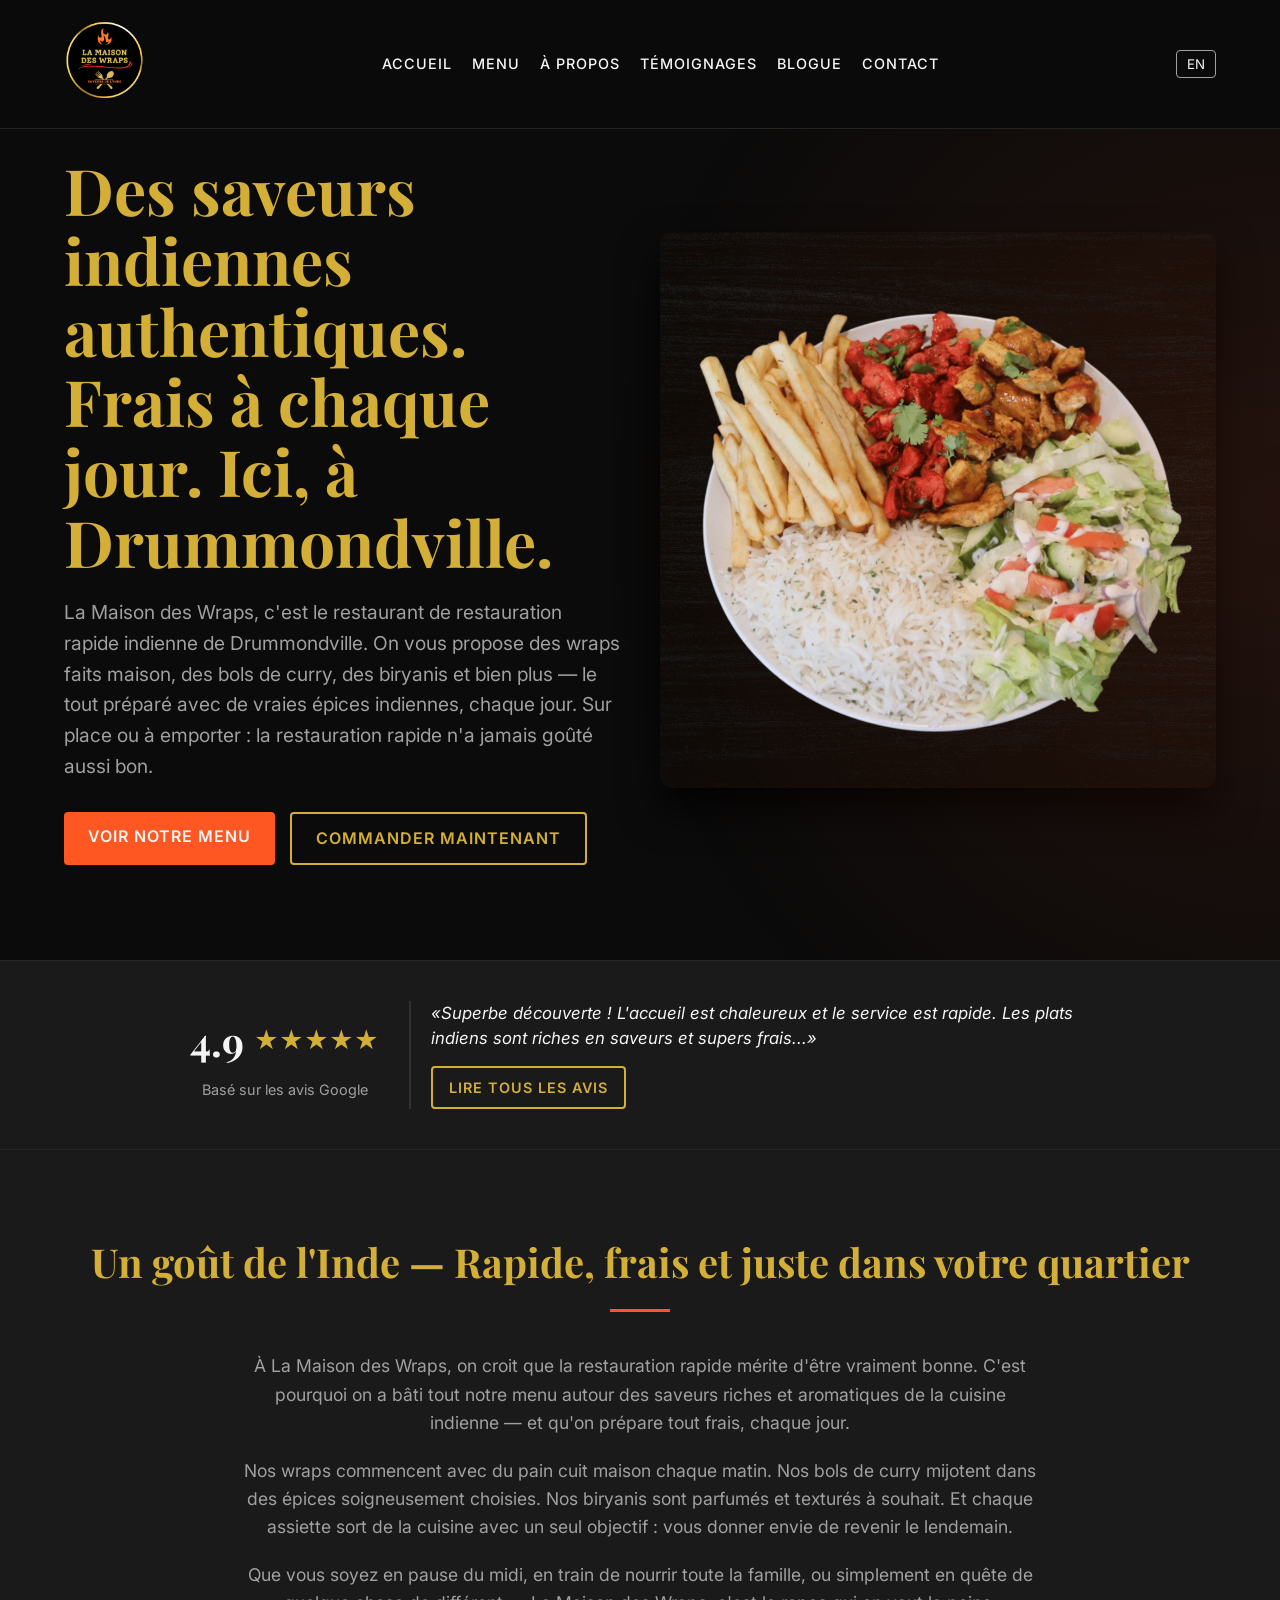
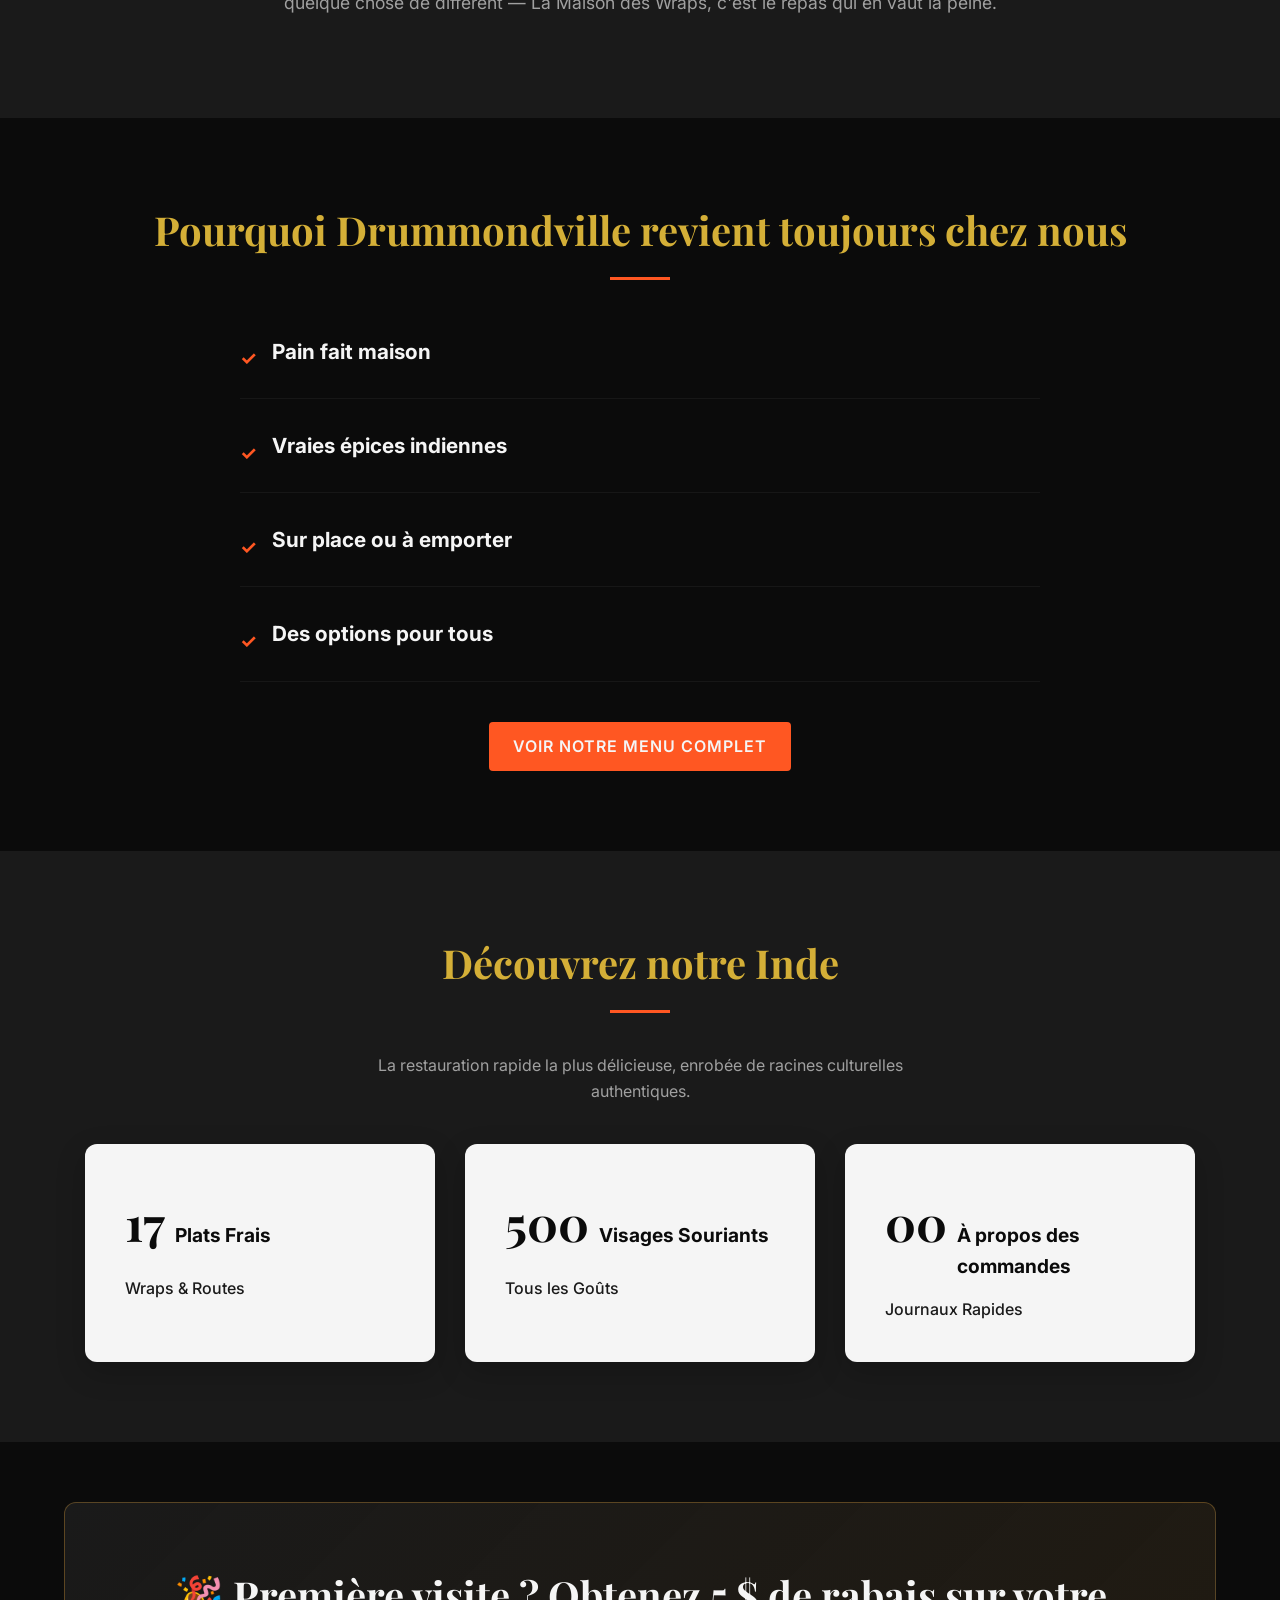
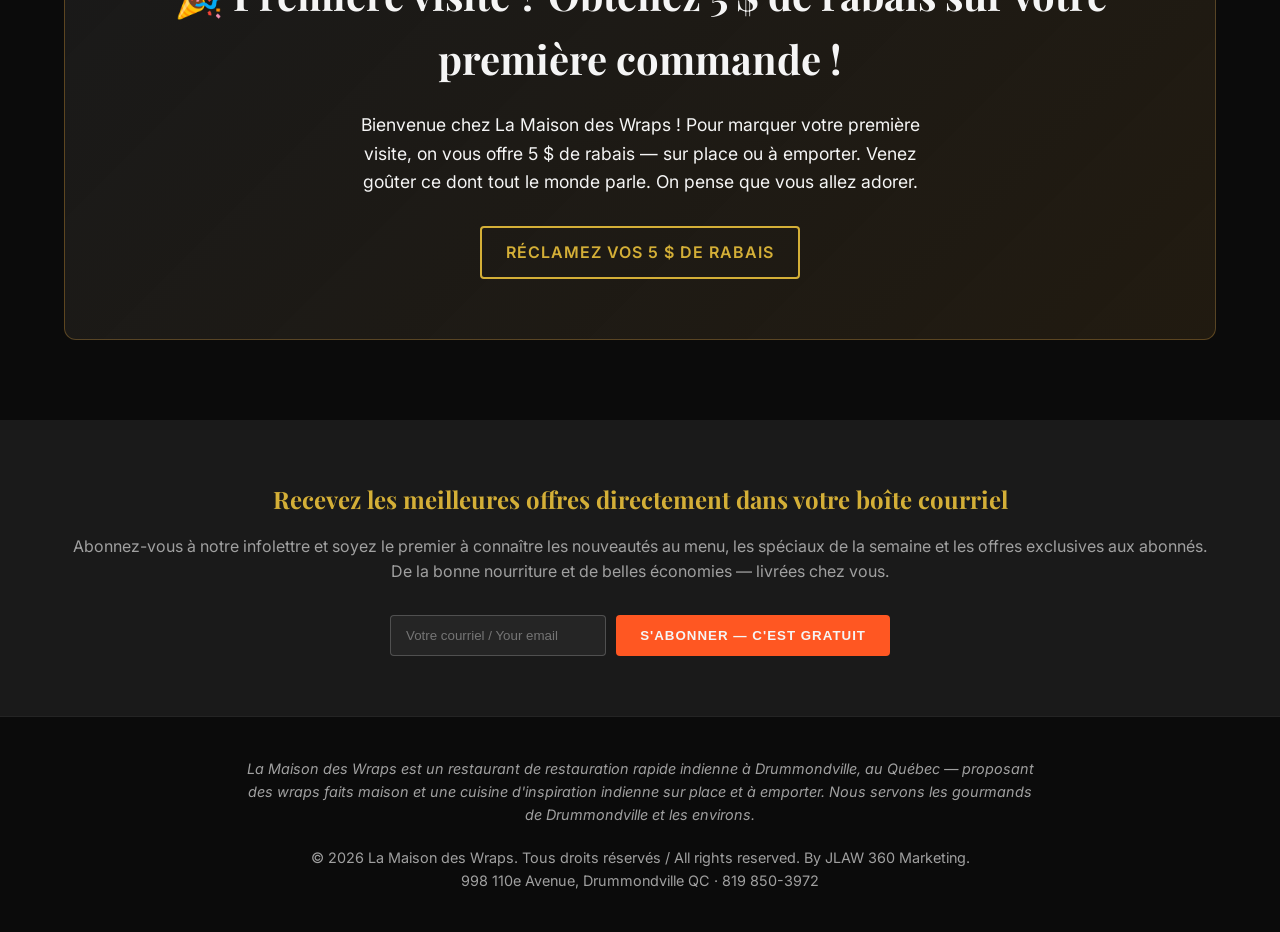
==== index.html @ cd68c883 "Initial commit for La Maison des Wraps" ====
<!DOCTYPE html>
<html lang="fr">

<head>
  <meta charset="UTF-8">
  <meta name="viewport" content="width=device-width, initial-scale=1.0">
  <title data-en="La Maison des Wraps | Indian Fast Food in Drummondville"
    data-fr="La Maison des Wraps | Restauration Rapide Indienne à Drummondville">
    La Maison des Wraps | Drummondville</title>
  <!-- SEO Meta Description -->
  <meta name="description"
    data-fr="Découvrez la restauration rapide indienne authentique à La Maison des Wraps, le meilleur restaurant indien à Drummondville. Wraps faits maison, sur place et à emporter."
    data-en="Explore authentic Indian fast food at La Maison des Wraps, the best Indian restaurant in Drummondville, Quebec. Freshly made wraps, dine-in & takeout."
    content="Découvrez la restauration rapide indienne authentique à La Maison des Wraps, le meilleur restaurant indien à Drummondville. Wraps faits maison, sur place et à emporter.">
  <!-- Local SEO Keywords -->
  <meta name="keywords"
    content="Restaurant Drummondville, Fast Food Drummondville, Indian Food Drummondville, Restauration Rapide Indienne Drummondville, Wraps Drummondville, La Maison des Wraps">
  <link rel="stylesheet" href="css/style.css">

  <!-- Local Business Schema for SEO -->
  <script type="application/ld+json">
  {
    "@context": "https://schema.org",
    "@type": "Restaurant",
    "name": "La Maison des Wraps",
    "image": "https://lamaisondeswraps.com/assets/logo.png",
    "description": "Restaurant de restauration rapide indienne authentique à Drummondville.",
    "address": {
      "@type": "PostalAddress",
      "streetAddress": "998 110e Avenue",
      "addressLocality": "Drummondville",
      "addressRegion": "QC",
      "addressCountry": "CA"
    },
    "telephone": "819 850-3972",
    "servesCuisine": "Indian",
    "priceRange": "$$",
    "menu": "https://lamaisondeswraps.com/menu.html"
  }
  </script>
</head>

<body>

  <!-- NAVBAR -->
  <nav>
    <a href="index.html" class="logo-link"><img src="assets/logo.png" alt="La Maison des Wraps Logo"
        class="logo-img"></a>
    <ul class="nav-links">
      <li><a href="index.html" data-en="Home" data-fr="Accueil">Accueil</a></li>
      <li><a href="menu.html" data-en="Menu" data-fr="Menu">Menu</a></li>
      <li><a href="about.html" data-en="About" data-fr="À propos">À propos</a></li>
      <li><a href="testimonials.html" data-en="Reviews" data-fr="Témoignages">Témoignages</a></li>
      <li><a href="blog.html" data-en="Blog" data-fr="Blogue">Blogue</a></li>
      <li><a href="contact.html" data-en="Contact" data-fr="Contact">Contact</a></li>
    </ul>
    <button class="lang-toggle" id="lang-toggle">EN</button>
  </nav>

  <!-- HERO SECTION -->
  <header class="hero">
    <div class="hero-content">
      <h1 data-en="Real Indian Flavors. Fresh Every Day. Right Here in Drummondville."
        data-fr="Des saveurs indiennes authentiques. Frais à chaque jour. Ici, à Drummondville.">Des saveurs indiennes
        authentiques. Frais à chaque jour. Ici, à Drummondville.</h1>
      <p data-en="La Maison des Wraps is Drummondville's go-to Indian fast food restaurant. We serve freshly made wraps, curry bowls, biryanis, and more — all packed with bold, authentic Indian spices. Dine in or order takeout. Fast food has never tasted this good."
        data-fr="La Maison des Wraps, c'est le restaurant de restauration rapide indienne de Drummondville. On vous propose des wraps faits maison, des bols de curry, des biryanis et bien plus — le tout préparé avec de vraies épices indiennes, chaque jour. Sur place ou à emporter : la restauration rapide n'a jamais goûté aussi bon.">
        La Maison des Wraps, c'est le restaurant de restauration rapide indienne de Drummondville. On vous propose des
        wraps faits maison, des bols de curry, des biryanis et bien plus — le tout préparé avec de vraies épices
        indiennes, chaque jour. Sur place ou à emporter : la restauration rapide n'a jamais goûté aussi bon.</p>
      <div class="hero-btns">
        <a href="menu.html" class="btn" data-en="View Our Menu" data-fr="Voir notre menu">Voir notre menu</a>
        <a href="menu.html" class="btn btn-outline" data-en="Order Now" data-fr="Commander maintenant">Commander
          maintenant</a>
      </div>
    </div>
    <div class="hero-image">
      <img src="assets/hero_plate.jpg" alt="Indian Food Plate">
    </div>
  </header>

  <!-- GOOGLE REVIEWS BANNER -->
  <section class="google-reviews-banner"
    style="background: var(--color-dark-gray); padding: 40px 5%; text-align: center; border-top: 1px solid rgba(255,255,255,0.05); border-bottom: 1px solid rgba(255,255,255,0.05);">
    <div
      style="display: flex; flex-wrap: wrap; justify-content: center; align-items: center; gap: 30px; max-width: 900px; margin: 0 auto;">
      <div style="display: flex; flex-direction: column; align-items: center; gap: 5px;">
        <div style="display: flex; gap: 10px; align-items: center;">
          <h3 style="font-size: 2.5rem; color: var(--color-white); margin: 0;">4.9</h3>
          <div style="color: var(--color-accent-gold); font-size: 1.5rem;">★★★★★</div>
        </div>
        <p style="color: var(--color-gray); margin: 0; font-family: var(--font-body); font-size: 0.9rem;"
          data-en="Based on Google Reviews" data-fr="Basé sur les avis Google">Basé sur les avis Google</p>
      </div>
      <div
        style="flex: 1; min-width: 280px; text-align: left; border-left: 2px solid rgba(255,255,255,0.1); padding-left: 20px;">
        <p style="color: var(--color-white); font-size: 1.05rem; font-style: italic; margin-bottom: 15px; line-height: 1.5;"
          data-en="&ldquo;A wonderful discovery! A warm welcome and fast service. The Indian dishes are rich in flavor and super fresh. The Butter chicken and chicken masala wraps are so good.&rdquo;"
          data-fr="&laquo;Superbe découverte ! L'accueil est chaleureux et le service est rapide. Les plats indiens sont riches en saveurs et supers frais...&raquo;">
          &laquo;Superbe découverte ! L'accueil est chaleureux et le service est rapide. Les plats indiens sont riches
          en saveurs et supers frais...&raquo;</p>
        <a href="https://share.google/MRakCsmJ0inGWuzvB" target="_blank" class="btn btn-outline"
          style="display: inline-flex; align-items: center; gap: 10px; padding: 8px 16px; font-size: 0.9rem;"
          data-en="Read all reviews" data-fr="Lire tous les avis">
          <svg viewBox="0 0 24 24" width="18" height="18" style="fill: currentColor;">
            <path
              d="M22.56 12.25c0-.78-.07-1.53-.2-2.25H12v4.26h5.92c-.26 1.37-1.04 2.53-2.21 3.31v2.77h3.57c2.08-1.92 3.28-4.74 3.28-8.09z"
              fill="#4285F4" />
            <path
              d="M12 23c2.97 0 5.46-.98 7.28-2.66l-3.57-2.77c-.98.66-2.23 1.06-3.71 1.06-2.86 0-5.29-1.93-6.16-4.53H2.18v2.84C3.99 20.53 7.7 23 12 23z"
              fill="#34A853" />
            <path
              d="M5.84 14.09c-.22-.66-.35-1.36-.35-2.09s.13-1.43.35-2.09V7.07H2.18C1.43 8.55 1 10.22 1 12s.43 3.45 1.18 4.93l2.85-2.22.81-.62z"
              fill="#FBBC05" />
            <path
              d="M12 5.38c1.62 0 3.06.56 4.21 1.64l3.15-3.15C17.45 2.09 14.97 1 12 1 7.7 1 3.99 3.47 2.18 7.07l3.66 2.84c.87-2.6 3.3-4.53 6.16-4.53z"
              fill="#EA4335" />
          </svg>
          Lire tous les avis
        </a>
      </div>
    </div>
  </section>

  <!-- ABOUT PREVIEW SECTION -->
  <section class="about">
    <h2 class="section-title" data-en="A Taste of India — Fast, Fresh & Right in Your Neighborhood"
      data-fr="Un goût de l'Inde — Rapide, frais et juste dans votre quartier">Un goût de l'Inde — Rapide, frais et
      juste dans votre quartier</h2>
    <p data-en="At La Maison des Wraps, we believe fast food should actually taste good. That's why we built our entire menu around the bold, aromatic flavors of Indian cuisine — and we make everything fresh, every single day."
      data-fr="À La Maison des Wraps, on croit que la restauration rapide mérite d'être vraiment bonne. C'est pourquoi on a bâti tout notre menu autour des saveurs riches et aromatiques de la cuisine indienne — et qu'on prépare tout frais, chaque jour.">
      À La Maison des Wraps, on croit que la restauration rapide mérite d'être vraiment bonne. C'est pourquoi on a bâti
      tout notre menu autour des saveurs riches et aromatiques de la cuisine indienne — et qu'on prépare tout frais,
      chaque jour.</p>
    <p data-en="Our wraps start with bread baked in-house each morning. Our curry bowls are seasoned with hand-picked Indian spices. Our biryanis are fragrant and full of texture. And every plate is served with one goal: to make you want to come back tomorrow."
      data-fr="Nos wraps commencent avec du pain cuit maison chaque matin. Nos bols de curry mijotent dans des épices soigneusement choisies. Nos biryanis sont parfumés et texturés à souhait. Et chaque assiette sort de la cuisine avec un seul objectif : vous donner envie de revenir le lendemain.">
      Nos wraps commencent avec du pain cuit maison chaque matin. Nos bols de curry mijotent dans des épices
      soigneusement choisies. Nos biryanis sont parfumés et texturés à souhait. Et chaque assiette sort de la cuisine
      avec un seul objectif : vous donner envie de revenir le lendemain.</p>
    <p data-en="Whether you're on a lunch break, feeding the whole family, or just craving something different — La Maison des Wraps delivers a meal worth stopping for."
      data-fr="Que vous soyez en pause du midi, en train de nourrir toute la famille, ou simplement en quête de quelque chose de différent — La Maison des Wraps, c'est le repas qui en vaut la peine.">
      Que vous soyez en pause du midi, en train de nourrir toute la famille, ou simplement en quête de quelque chose de
      différent — La Maison des Wraps, c'est le repas qui en vaut la peine.</p>
  </section>

  <!-- BENEFITS SECTION -->
  <section class="benefits">
    <h2 class="section-title" data-en="Why Drummondville Keeps Coming Back"
      data-fr="Pourquoi Drummondville revient toujours chez nous">Pourquoi Drummondville revient toujours chez nous</h2>
    <div class="benefits-grid">
      <div class="benefit-card">
        <h3 data-en="Bread Made Fresh In-House" data-fr="Pain fait maison">Pain fait maison <span
            style="font-size: 1rem; color: var(--color-gray); font-family: var(--font-body); font-weight: normal; margin-left: 10px;"
            data-en="— Baked warm every morning." data-fr="— Cuit chaud chaque matin.">— Cuit chaud chaque matin.</span>
        </h3>
      </div>
      <div class="benefit-card">
        <h3 data-en="Authentic Indian Spices" data-fr="Vraies épices indiennes">Vraies épices indiennes <span
            style="font-size: 1rem; color: var(--color-gray); font-family: var(--font-body); font-weight: normal; margin-left: 10px;"
            data-en="— Hand-picked traditional blends." data-fr="— Mélanges traditionnels sélectionnés.">— Mélanges
            traditionnels sélectionnés.</span></h3>
      </div>
      <div class="benefit-card">
        <h3 data-en="Dine In or Take Out" data-fr="Sur place ou à emporter">Sur place ou à emporter <span
            style="font-size: 1rem; color: var(--color-gray); font-family: var(--font-body); font-weight: normal; margin-left: 10px;"
            data-en="— You choose your experience." data-fr="— Vous choisissez votre expérience.">— Vous choisissez
            votre expérience.</span></h3>
      </div>
      <div class="benefit-card">
        <h3 data-en="Options For Everyone" data-fr="Des options pour tous">Des options pour tous <span
            style="font-size: 1rem; color: var(--color-gray); font-family: var(--font-body); font-weight: normal; margin-left: 10px;"
            data-en="— Meat, veggie, mild, or spicy." data-fr="— Viande, végé, doux ou épicé.">— Viande, végé, doux ou
            épicé.</span></h3>
      </div>
    </div>
    <div style="text-align: center; margin-top: 20px;">
      <a href="menu.html" class="btn" data-en="Explore Our Full Menu" data-fr="Voir notre menu complet">Voir notre menu
        complet</a>
    </div>
  </section>

  <!-- STATS SECTION (From Design Reference) -->
  <section class="stats-section">
    <h2 class="section-title" data-en="Out at our your India" data-fr="Découvrez notre Inde">Découvrez notre Inde</h2>
    <p style="color: var(--color-gray); max-width: 600px; margin: 0 auto; margin-bottom: 20px;"
      data-en="The most delicious fast food wrapped in authentic cultural roots."
      data-fr="La restauration rapide la plus délicieuse, enrobée de racines culturelles authentiques.">La restauration
      rapide la plus délicieuse, enrobée de racines culturelles authentiques.</p>

    <div class="stats-grid">
      <div class="stat-card">
        <h3>17 <span data-en="Fresh Dishes" data-fr="Plats Frais">Plats Frais</span></h3>
        <p data-en="Wraps & Routes" data-fr="Wraps & Routes">Wraps & Routes</p>
      </div>
      <div class="stat-card">
        <h3>500 <span data-en="Happy Faces" data-fr="Visages Souriants">Visages Souriants</span></h3>
        <p data-en="All Tastes" data-fr="Tous les Goûts">Tous les Goûts</p>
      </div>
      <div class="stat-card">
        <h3>00 <span data-en="About Orderants" data-fr="À propos des commandes">À propos des commandes</span></h3>
        <p data-en="Fast Logs" data-fr="Journaux Rapides">Journaux Rapides</p>
      </div>
    </div>
  </section>

  <!-- PROMO SECTION -->
  <section class="promo">
    <h2 data-en="🎉 New Here? Get $5 Off Your First Order!"
      data-fr="🎉 Première visite ? Obtenez 5 $ de rabais sur votre première commande !">🎉 Première visite ? Obtenez 5
      $ de rabais sur votre première commande !</h2>
    <p data-en="Welcome to La Maison des Wraps! To celebrate your first visit, we're giving you $5 off your first order — whether you dine in or order takeout. Come taste what makes us different. We think you'll love it."
      data-fr="Bienvenue chez La Maison des Wraps ! Pour marquer votre première visite, on vous offre 5 $ de rabais — sur place ou à emporter. Venez goûter ce dont tout le monde parle. On pense que vous allez adorer.">
      Bienvenue chez La Maison des Wraps ! Pour marquer votre première visite, on vous offre 5 $ de rabais — sur place
      ou à emporter. Venez goûter ce dont tout le monde parle. On pense que vous allez adorer.</p>
    <a href="menu.html" class="btn btn-outline" data-en="Claim Your $5 Off"
      data-fr="Réclamez vos 5 $ de rabais">Réclamez vos 5 $ de rabais</a>
  </section>

  <!-- NEWSLETTER SECTION -->
  <section class="newsletter">
    <h2 data-en="Get the Best Deals Delivered to Your Inbox"
      data-fr="Recevez les meilleures offres directement dans votre boîte courriel">Recevez les meilleures offres
      directement dans votre boîte courriel</h2>
    <p data-en="Subscribe to our newsletter and be the first to know about new menu items, weekly specials, and exclusive offers. Good food and great savings — delivered to you."
      data-fr="Abonnez-vous à notre infolettre et soyez le premier à connaître les nouveautés au menu, les spéciaux de la semaine et les offres exclusives aux abonnés. De la bonne nourriture et de belles économies — livrées chez vous.">
      Abonnez-vous à notre infolettre et soyez le premier à connaître les nouveautés au menu, les spéciaux de la semaine
      et les offres exclusives aux abonnés. De la bonne nourriture et de belles économies — livrées chez vous.</p>
    <form class="newsletter-form" onsubmit="event.preventDefault(); alert('Subscribed!');">
      <input type="email" placeholder="Votre courriel / Your email" required>
      <button type="submit" class="btn" data-en="Subscribe — It's Free" data-fr="S'abonner — c'est gratuit">S'abonner —
        c'est gratuit</button>
    </form>
  </section>

  <!-- FOOTER -->
  <footer>
    <p class="service-area"
      data-en="La Maison des Wraps is an Indian fast food restaurant in Drummondville, Quebec, serving freshly made wraps and Indian-inspired fast food for dine-in and takeout. We proudly serve food lovers across Drummondville and surrounding areas."
      data-fr="La Maison des Wraps est un restaurant de restauration rapide indienne à Drummondville, au Québec — proposant des wraps faits maison et une cuisine d'inspiration indienne sur place et à emporter. Nous servons les gourmands de Drummondville et les environs.">
      La Maison des Wraps est un restaurant de restauration rapide indienne à Drummondville, au Québec — proposant des
      wraps faits maison et une cuisine d'inspiration indienne sur place et à emporter. Nous servons les gourmands de
      Drummondville et les environs.</p>
    <p>&copy; 2026 La Maison des Wraps. Tous droits réservés / All rights reserved. By JLAW 360 Marketing.<br>998 110e
      Avenue, Drummondville QC
      · 819 850-3972</p>
  </footer>

  <script src="js/main.js"></script>
</body>

</html>
---- css/style.css ----
@import url('https://fonts.googleapis.com/css2?family=Inter:wght@400;500;600&family=Playfair+Display:wght@700;800&display=swap');

:root {
  /* Brand Color Palette */
  --color-primary-black: #0B0B0B;
  /* Signature Black */
  --color-accent-orange: #FF5722;
  /* Flame Orange */
  --color-accent-gold: #D4AF37;
  /* Heritage Gold */
  --color-white: #F5F5F5;
  /* Creamy White */
  --color-gray: #A0A0A0;
  /* Gray for contrast */
  --color-dark-gray: #1A1A1A;
  /* Dark gray */

  --font-heading: 'Playfair Display', serif;
  --font-body: 'Inter', sans-serif;

  --transition: all 0.3s ease-in-out;
}

* {
  margin: 0;
  padding: 0;
  box-sizing: border-box;
}

body {
  font-family: var(--font-body);
  background-color: var(--color-primary-black);
  color: var(--color-white);
  line-height: 1.6;
  overflow-x: hidden;
}

h1,
h2,
h3,
h4,
h5,
h6 {
  font-family: var(--font-heading);
  color: var(--color-accent-gold);
}

a {
  text-decoration: none;
  color: inherit;
  transition: var(--transition);
}

.btn {
  display: inline-block;
  padding: 12px 24px;
  background-color: var(--color-accent-orange);
  color: var(--color-white);
  font-weight: 600;
  border-radius: 4px;
  border: none;
  cursor: pointer;
  transition: var(--transition);
  text-transform: uppercase;
  letter-spacing: 1px;
}

.btn:hover {
  background-color: #E64A19;
  transform: translateY(-2px);
  box-shadow: 0 4px 15px rgba(255, 87, 34, 0.4);
}

.btn-outline {
  background-color: transparent;
  border: 2px solid var(--color-accent-gold);
  color: var(--color-accent-gold);
}

.btn-outline:hover {
  background-color: var(--color-accent-gold);
  color: var(--color-primary-black);
  box-shadow: 0 4px 15px rgba(212, 175, 55, 0.4);
}

/* NAVBAR */
nav {
  display: flex;
  justify-content: space-between;
  align-items: center;
  padding: 20px 5%;
  background-color: rgba(11, 11, 11, 0.95);
  position: fixed;
  width: 100%;
  top: 0;
  z-index: 1000;
  border-bottom: 1px solid rgba(255, 255, 255, 0.1);
  backdrop-filter: blur(10px);
}

.logo-img {
  max-height: 80px;
  /* Adjusted to fit nicely in navbar */
  width: auto;
  transition: transform 0.3s ease;
}

.logo-img:hover {
  transform: scale(1.05);
}

.nav-links {
  display: flex;
  gap: 20px;
  list-style: none;
}

.nav-links a {
  font-weight: 500;
  text-transform: uppercase;
  letter-spacing: 1px;
  font-size: 0.9rem;
}

.nav-links a:hover {
  color: var(--color-accent-orange);
}

.lang-toggle {
  background: transparent;
  color: var(--color-white);
  border: 1px solid var(--color-gray);
  padding: 5px 10px;
  border-radius: 4px;
  cursor: pointer;
  transition: var(--transition);
  font-family: var(--font-body);
}

.lang-toggle:hover {
  border-color: var(--color-accent-gold);
  color: var(--color-accent-gold);
}

/* HERO SECTION */
.hero {
  height: 100vh;
  display: flex;
  align-items: center;
  padding: 0 5%;
  margin-top: 60px;
  /* Offset for nav */
  position: relative;
}

.hero-content {
  flex: 1;
  max-width: 600px;
  z-index: 2;
  padding-right: 40px;
}

.hero-content h1 {
  font-size: 4rem;
  line-height: 1.1;
  margin-bottom: 20px;
  animation: fadeInUp 1s ease forwards;
}

.hero-content p {
  font-size: 1.2rem;
  color: var(--color-gray);
  margin-bottom: 30px;
  animation: fadeInUp 1.2s ease forwards;
}

.hero-btns {
  display: flex;
  gap: 15px;
  animation: fadeInUp 1.4s ease forwards;
}

.hero-image {
  flex: 1;
  position: relative;
  height: 100%;
  display: flex;
  justify-content: center;
  align-items: center;
}

.hero-image img {
  width: 100%;
  max-width: 600px;
  border-radius: 12px;
  box-shadow: 0 20px 40px rgba(0, 0, 0, 0.8);
  object-fit: cover;
  animation: scaleIn 1.5s ease forwards;
}

.hero::after {
  content: '';
  position: absolute;
  top: 0;
  left: 0;
  right: 0;
  bottom: 0;
  background: radial-gradient(circle at right, rgba(255, 87, 34, 0.1) 0%, transparent 50%);
  z-index: 0;
  pointer-events: none;
}

/* SECTIONS BASE */
section {
  padding: 80px 5%;
}

.section-title {
  text-align: center;
  font-size: 2.5rem;
  margin-bottom: 40px;
}

.section-title::after {
  content: '';
  display: block;
  width: 60px;
  height: 3px;
  background-color: var(--color-accent-orange);
  margin: 15px auto 0;
}

/* ABOUT SECTION */
.about {
  background-color: var(--color-dark-gray);
  text-align: center;
}

.about p {
  max-width: 800px;
  margin: 0 auto 20px;
  font-size: 1.1rem;
  color: var(--color-gray);
}

/* BENEFITS SECTION */
.benefits-grid {
  display: flex;
  flex-direction: column;
  gap: 15px;
  max-width: 800px;
  margin: 0 auto 40px;
}

.benefit-card {
  background-color: transparent;
  padding: 15px 0;
  border-top: none;
  border-bottom: 1px solid rgba(255, 255, 255, 0.05);
  transition: var(--transition);
  display: flex;
  align-items: center;
  gap: 15px;
}

.benefit-card::before {
  content: '✓';
  color: var(--color-accent-orange);
  font-size: 1.2rem;
  font-weight: bold;
}

.benefit-card:hover {
  transform: translateX(10px);
  box-shadow: none;
}

.benefit-card h3 {
  font-size: 1.3rem;
  margin-bottom: 15px;
  color: var(--color-white);
  font-family: var(--font-body);
}

.benefit-card p {
  color: var(--color-gray);
  font-size: 0.95rem;
}

/* STATS CARDS */
.stats-section {
  padding: 80px 5%;
  background-color: var(--color-dark-gray);
  text-align: center;
}

.stats-grid {
  display: flex;
  justify-content: center;
  gap: 30px;
  flex-wrap: wrap;
  margin-top: 40px;
}

.stat-card {
  background-color: var(--color-white);
  color: var(--color-primary-black);
  padding: 40px;
  border-radius: 12px;
  text-align: left;
  flex: 1;
  min-width: 250px;
  max-width: 350px;
  box-shadow: 0 10px 30px rgba(0, 0, 0, 0.2);
}

.stat-card h3 {
  font-size: 3rem;
  color: var(--color-primary-black);
  margin-bottom: 5px;
  display: flex;
  align-items: baseline;
  gap: 10px;
}

.stat-card h3 span {
  font-size: 1.2rem;
  font-family: var(--font-body);
}

.stat-card p {
  color: var(--color-dark-gray);
  font-weight: 500;
  margin-top: 15px;
}

.promo {
  text-align: center;
  background: linear-gradient(135deg, var(--color-dark-gray) 0%, rgba(232, 168, 68, 0.1) 100%);
  border: 1px solid rgba(232, 168, 68, 0.3);
  border-radius: 12px;
  padding: 60px 5%;
  margin: 60px 5%;
}

.promo h2 {
  font-size: 2.5rem;
  color: var(--color-white);
  margin-bottom: 20px;
}

.promo p {
  max-width: 600px;
  margin: 0 auto 30px;
  font-size: 1.1rem;
}

/* NEWSLETTER */
.newsletter {
  text-align: center;
  background-color: var(--color-dark-gray);
  padding: 60px 5%;
  margin-top: 80px;
}

.newsletter h2 {
  margin-bottom: 15px;
}

.newsletter p {
  margin-bottom: 30px;
  color: var(--color-gray);
}

.newsletter-form {
  display: flex;
  justify-content: center;
  gap: 10px;
  max-width: 500px;
  margin: 0 auto;
}

.newsletter-form input {
  flex: 1;
  padding: 12px 15px;
  border: 1px solid rgba(255, 255, 255, 0.2);
  background-color: rgba(255, 255, 255, 0.05);
  color: var(--color-white);
  border-radius: 4px;
}

/* FOOTER */
footer {
  text-align: center;
  padding: 40px 5%;
  border-top: 1px solid rgba(255, 255, 255, 0.1);
  color: var(--color-gray);
  font-size: 0.9rem;
}

.service-area {
  margin-bottom: 20px;
  font-style: italic;
  max-width: 800px;
  margin: 0 auto 20px;
}

/* ANIMATIONS */
@keyframes fadeInUp {
  from {
    opacity: 0;
    transform: translateY(30px);
  }

  to {
    opacity: 1;
    transform: translateY(0);
  }
}

@keyframes scaleIn {
  from {
    opacity: 0;
    transform: scale(0.9);
  }

  to {
    opacity: 1;
    transform: scale(1);
  }
}

/* MOBILE RESPONSIVE */
@media (max-width: 768px) {
  .hero {
    flex-direction: column;
    text-align: center;
    height: auto;
    padding-top: 100px;
  }

  .hero-content h1 {
    font-size: 2.5rem;
  }

  .hero-btns {
    justify-content: center;
  }

  .hero-image {
    margin-top: 40px;
  }

  .nav-links {
    display: none;
    /* In a real app, add a hamburger menu */
  }
}
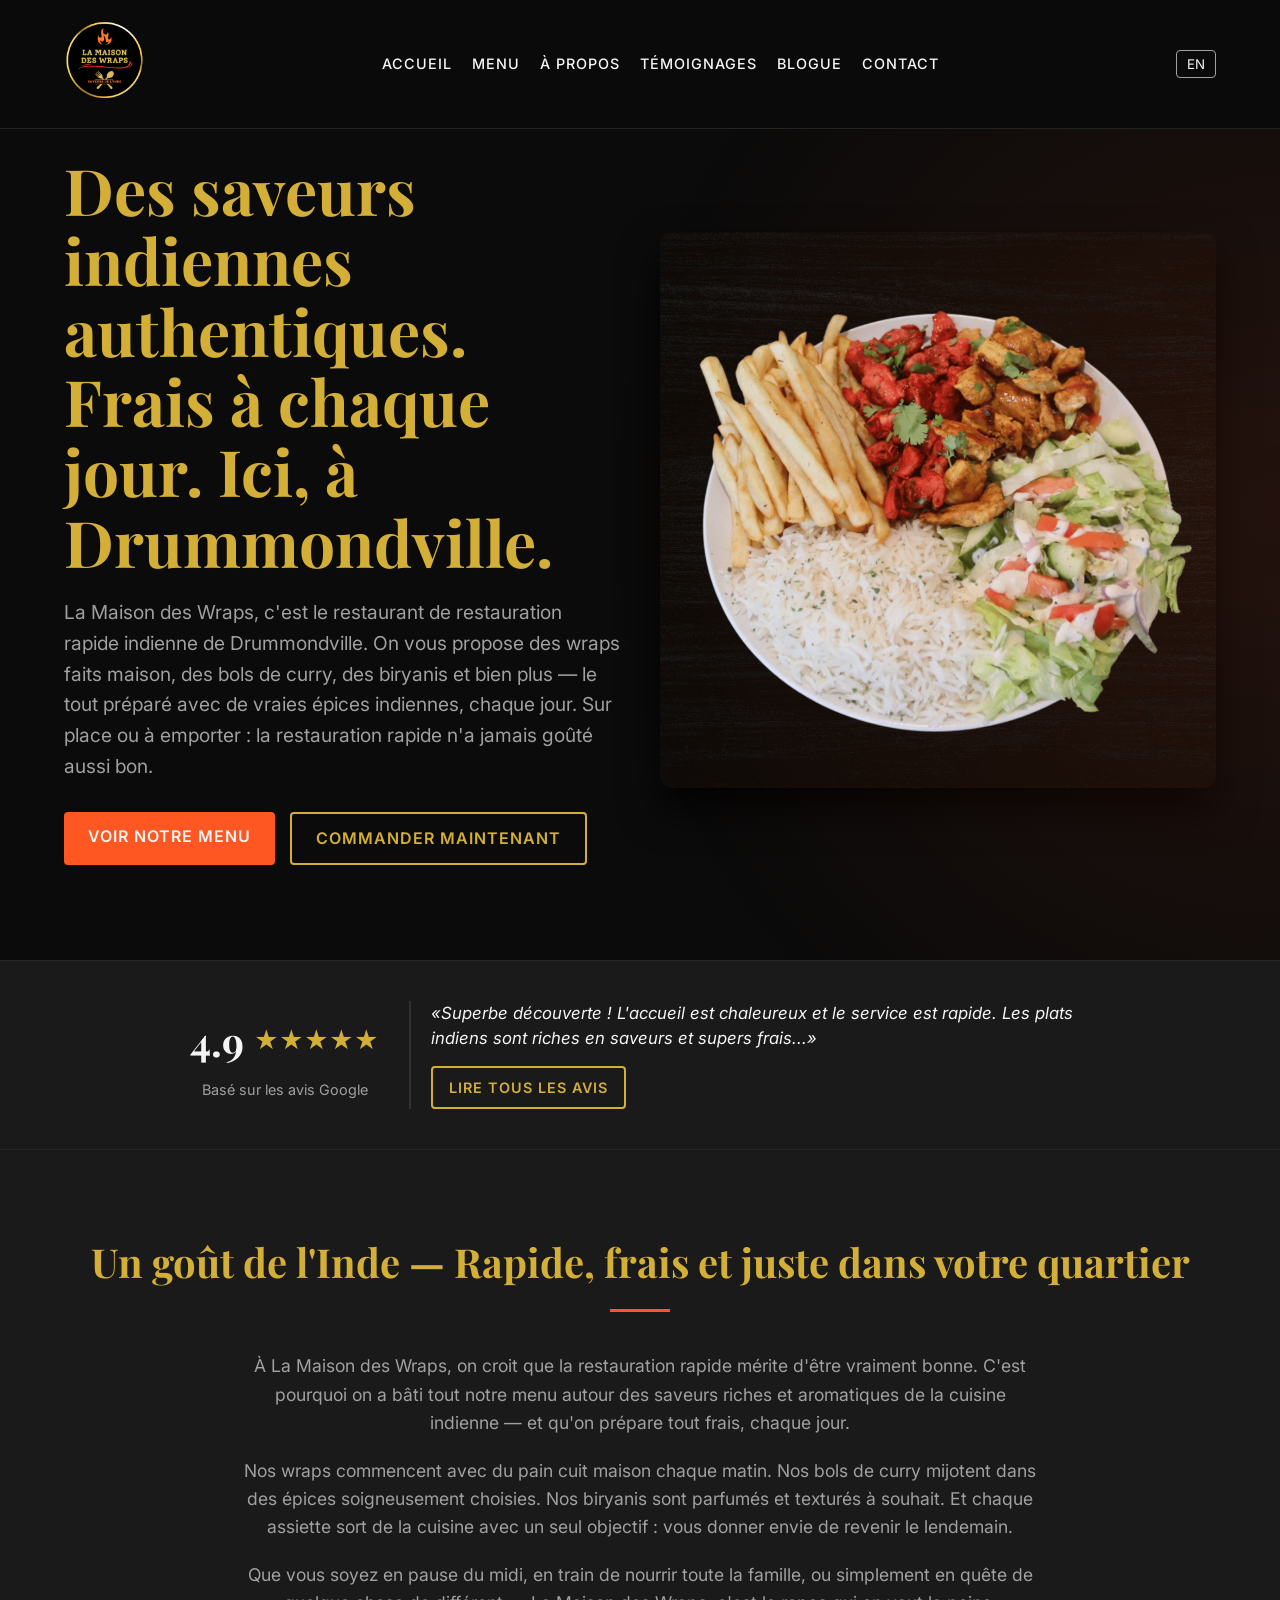
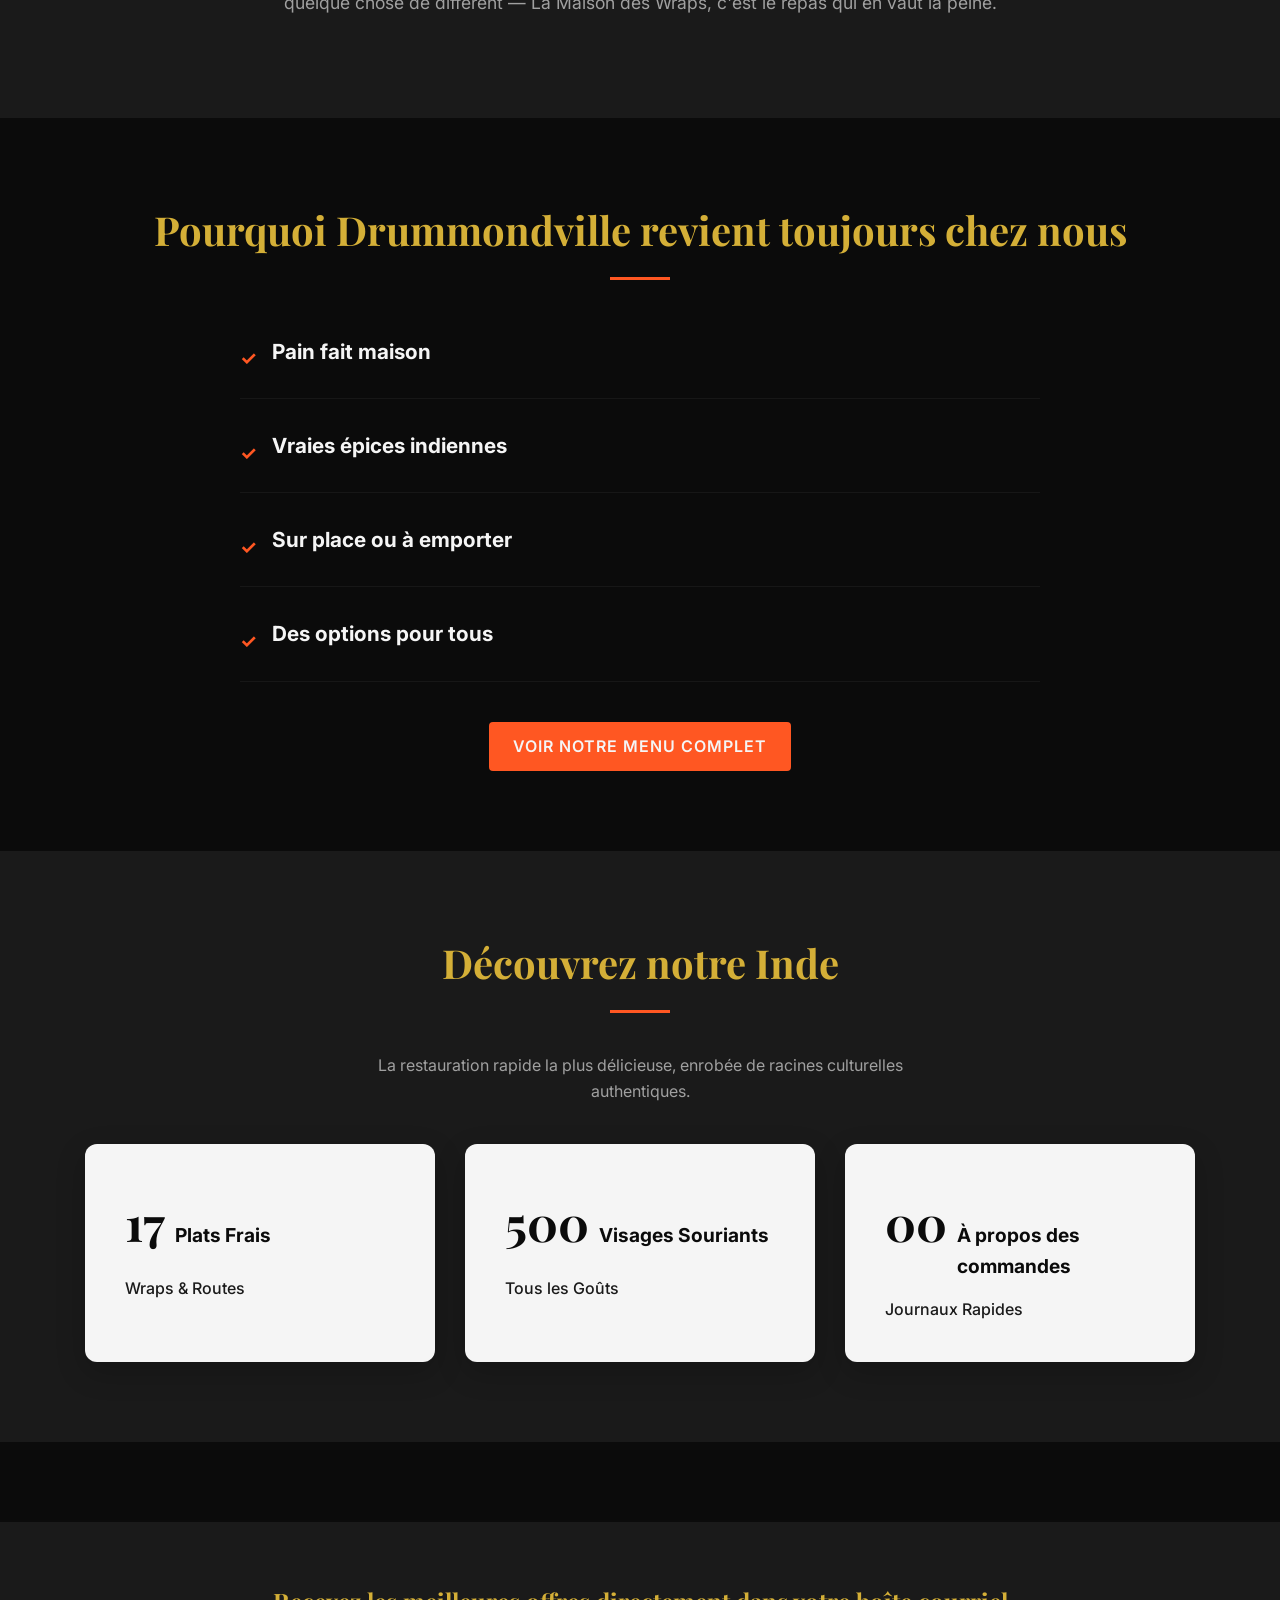
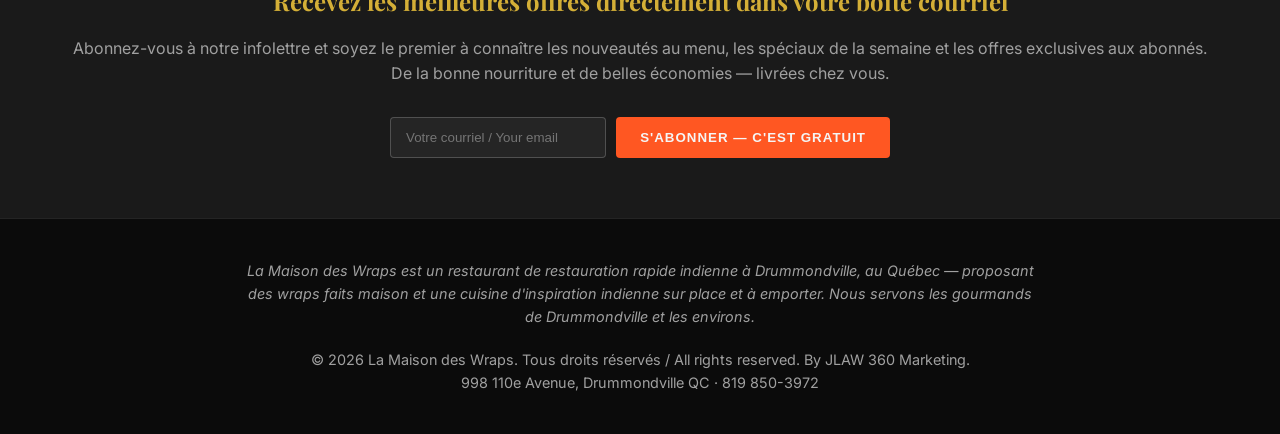
==== commit 449b16fe: "Remove  discount promo section" ====
--- a/index.html
+++ b/index.html
@@ -203,18 +203,7 @@
     </div>
   </section>
 
-  <!-- PROMO SECTION -->
-  <section class="promo">
-    <h2 data-en="🎉 New Here? Get $5 Off Your First Order!"
-      data-fr="🎉 Première visite ? Obtenez 5 $ de rabais sur votre première commande !">🎉 Première visite ? Obtenez 5
-      $ de rabais sur votre première commande !</h2>
-    <p data-en="Welcome to La Maison des Wraps! To celebrate your first visit, we're giving you $5 off your first order — whether you dine in or order takeout. Come taste what makes us different. We think you'll love it."
-      data-fr="Bienvenue chez La Maison des Wraps ! Pour marquer votre première visite, on vous offre 5 $ de rabais — sur place ou à emporter. Venez goûter ce dont tout le monde parle. On pense que vous allez adorer.">
-      Bienvenue chez La Maison des Wraps ! Pour marquer votre première visite, on vous offre 5 $ de rabais — sur place
-      ou à emporter. Venez goûter ce dont tout le monde parle. On pense que vous allez adorer.</p>
-    <a href="menu.html" class="btn btn-outline" data-en="Claim Your $5 Off"
-      data-fr="Réclamez vos 5 $ de rabais">Réclamez vos 5 $ de rabais</a>
-  </section>
+
 
   <!-- NEWSLETTER SECTION -->
   <section class="newsletter">
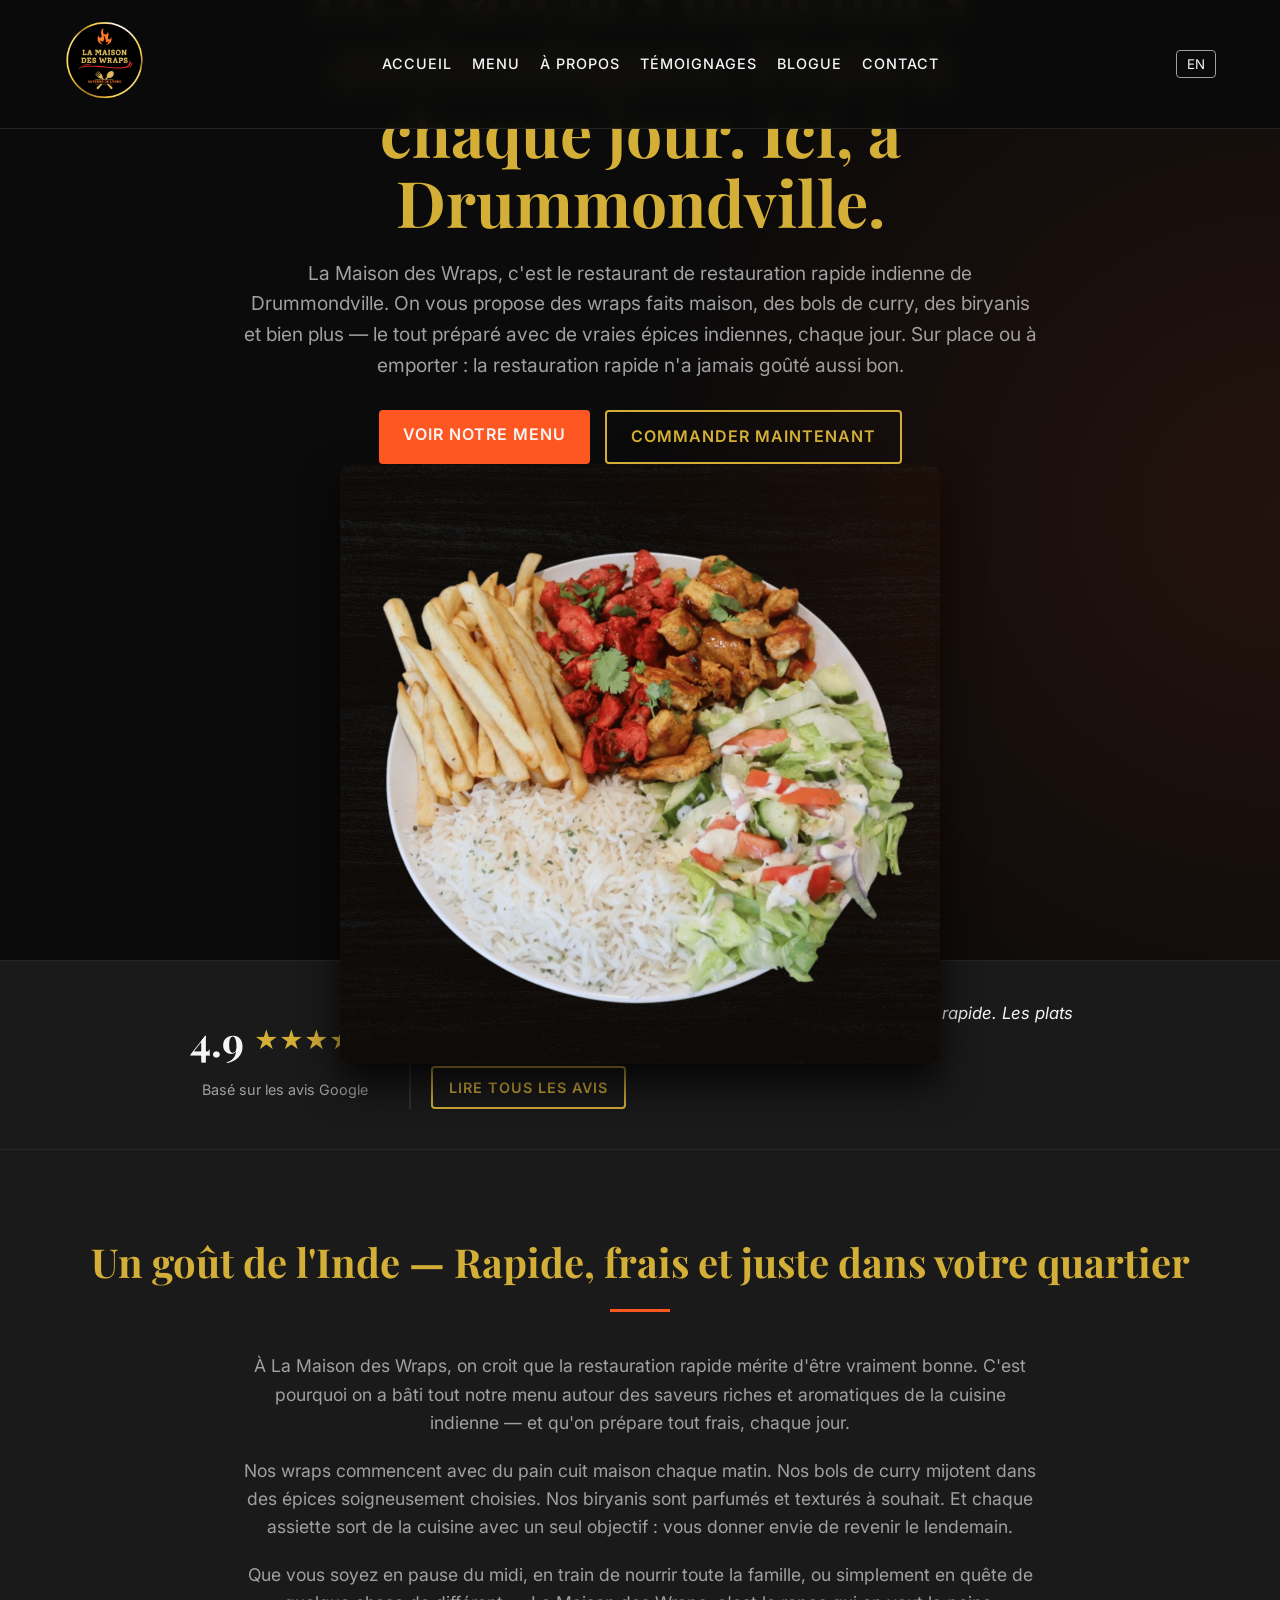
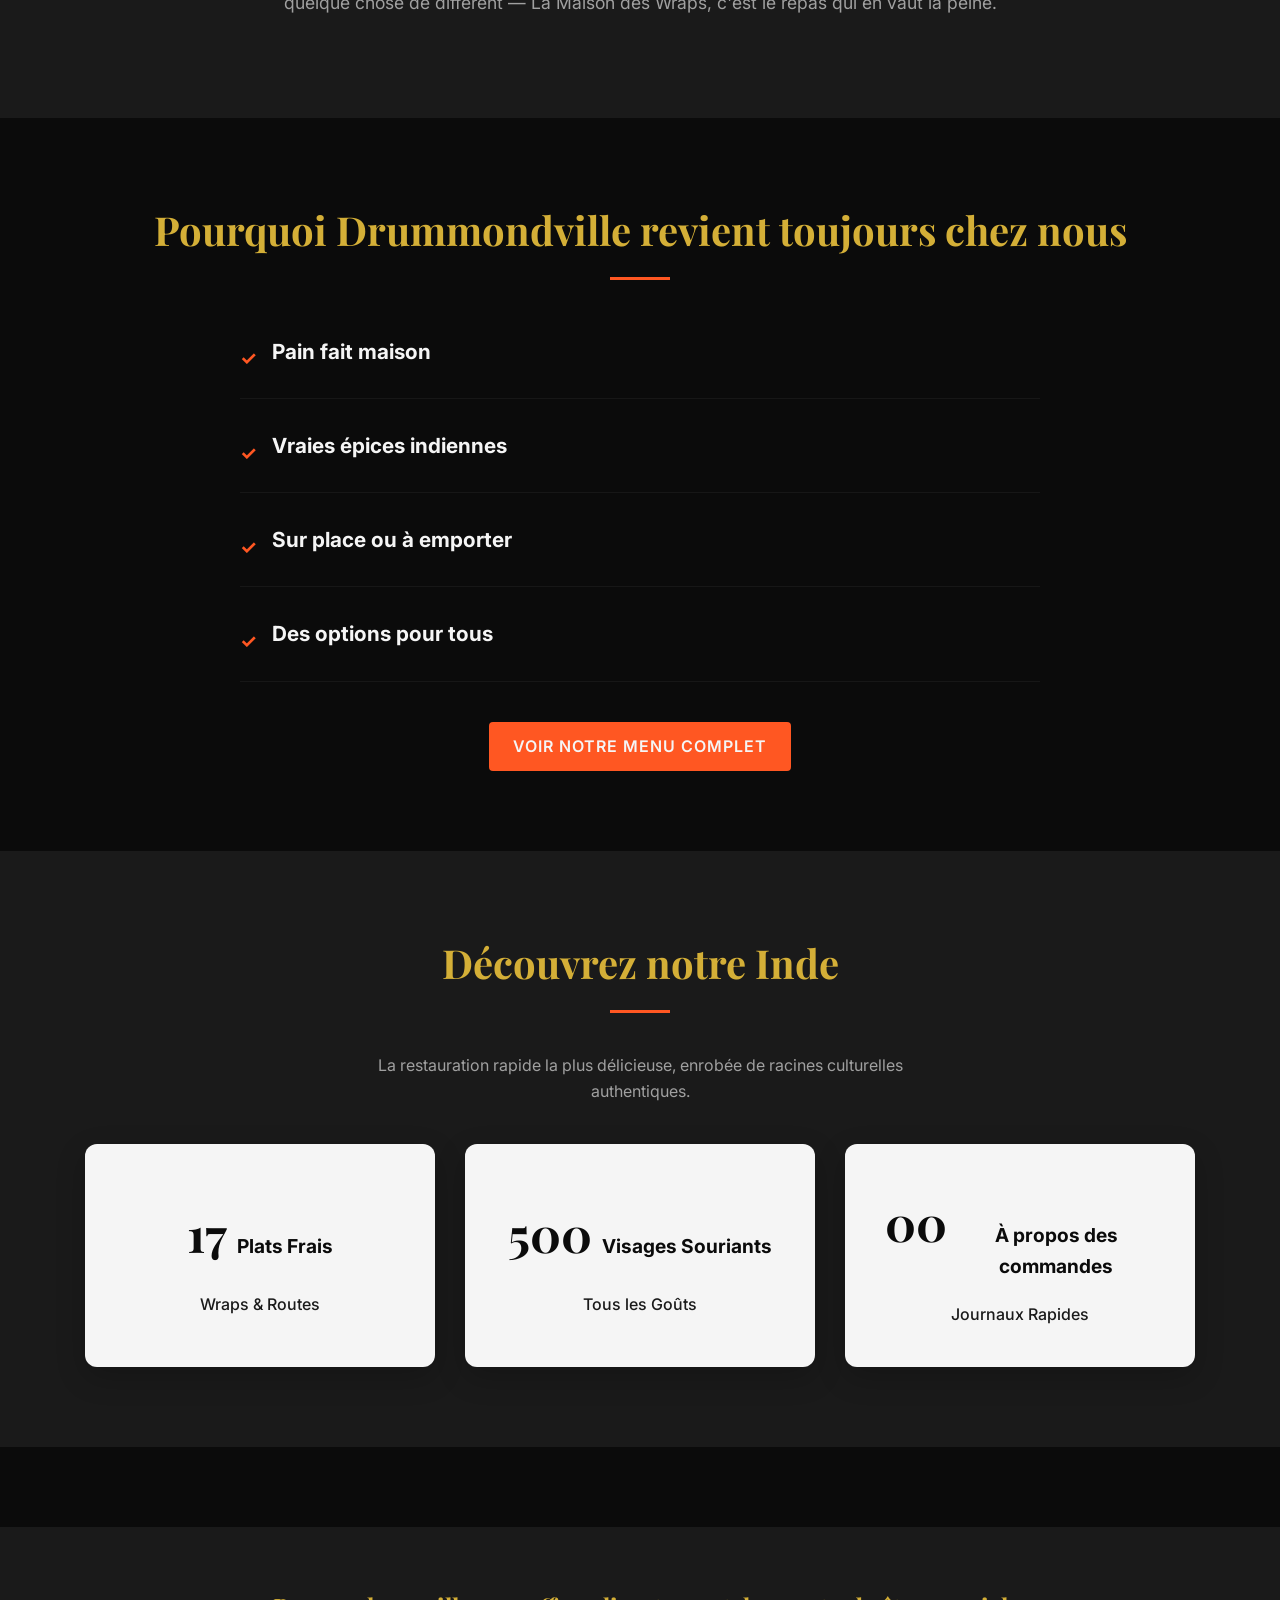
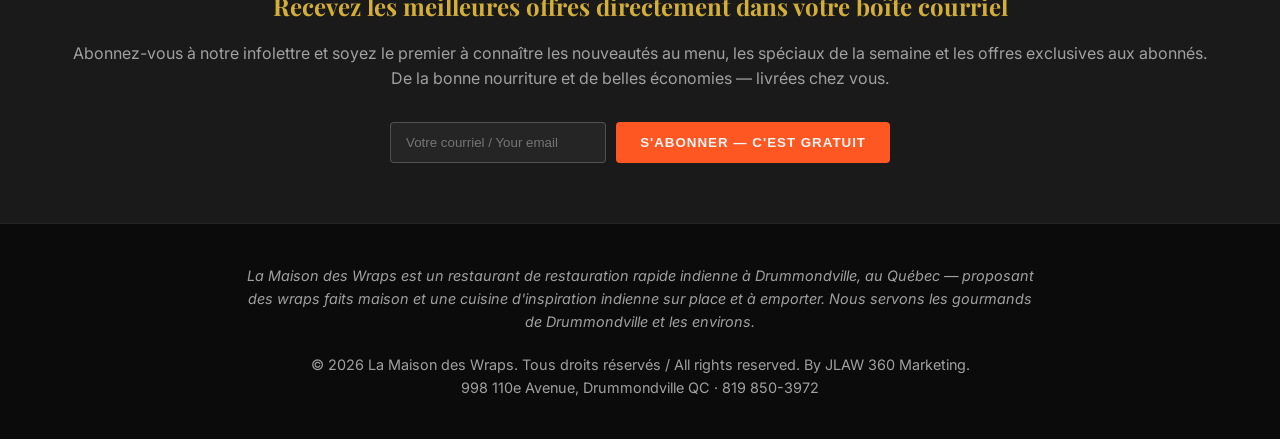
==== commit b5e37cc2: "Center layout globally and add mobile bottom navbar" ====
--- a/index.html
+++ b/index.html
@@ -234,6 +234,30 @@
       · 819 850-3972</p>
   </footer>
 
+  <!-- MOBILE BOTTOM NAVIGATION -->
+  <nav class="mobile-nav">
+    <a href="index.html">
+      <svg viewBox="0 0 24 24">
+        <path d="M10 20v-6h4v6h5v-8h3L12 3 2 12h3v8z" />
+      </svg>
+      <span data-en="Home" data-fr="Accueil">Accueil</span>
+    </a>
+    <a href="menu.html">
+      <svg viewBox="0 0 24 24">
+        <path
+          d="M8.1 13.34l2.83-2.83L3.91 3.5c-1.56 1.56-1.56 4.09 0 5.66l4.19 4.18zm6.78-1.81c1.53.71 3.68.21 5.27-1.38 1.91-1.91 2.28-4.65.81-6.12-1.46-1.46-4.2-1.1-6.12.81-1.59 1.59-2.09 3.74-1.38 5.27L3.7 19.87l1.41 1.41L12 14.41l6.88 6.88 1.41-1.41L13.41 13l1.47-1.47z" />
+      </svg>
+      <span data-en="Menu" data-fr="Menu">Menu</span>
+    </a>
+    <a href="tel:8198503972" class="call-btn">
+      <svg viewBox="0 0 24 24">
+        <path
+          d="M20.01 15.38c-1.23 0-2.42-.2-3.53-.56-.35-.12-.74-.03-1.01.24l-1.57 1.97c-2.83-1.35-5.48-3.9-6.89-6.83l1.95-1.66c.27-.28.35-.67.24-1.02-.37-1.11-.56-2.3-.56-3.53 0-.54-.45-.99-.99-.99H4.19C3.65 3 3 3.24 3 3.99 3 13.28 10.73 21 20.01 21c.71 0 .99-.63.99-1.18v-3.45c0-.54-.45-.99-.99-.99z" />
+      </svg>
+      <span data-en="Call" data-fr="Appeler">Appeler</span>
+    </a>
+  </nav>
+
   <script src="js/main.js"></script>
 </body>
 
--- a/css/style.css
+++ b/css/style.css
@@ -146,7 +146,10 @@
 .hero {
   height: 100vh;
   display: flex;
-  align-items: center;
+  flex-direction: column;
+  justify-content: center;
+  align-items: center;
+  text-align: center;
   padding: 0 5%;
   margin-top: 60px;
   /* Offset for nav */
@@ -154,10 +157,9 @@
 }
 
 .hero-content {
-  flex: 1;
-  max-width: 600px;
+  max-width: 800px;
+  margin: 0 auto;
   z-index: 2;
-  padding-right: 40px;
 }
 
 .hero-content h1 {
@@ -176,6 +178,7 @@
 
 .hero-btns {
   display: flex;
+  justify-content: center;
   gap: 15px;
   animation: fadeInUp 1.4s ease forwards;
 }
@@ -307,7 +310,11 @@
   color: var(--color-primary-black);
   padding: 40px;
   border-radius: 12px;
-  text-align: left;
+  text-align: center;
+  display: flex;
+  flex-direction: column;
+  align-items: center;
+  justify-content: center;
   flex: 1;
   min-width: 250px;
   max-width: 350px;
@@ -320,6 +327,7 @@
   margin-bottom: 5px;
   display: flex;
   align-items: baseline;
+  justify-content: center;
   gap: 10px;
 }
 
@@ -455,4 +463,64 @@
     display: none;
     /* In a real app, add a hamburger menu */
   }
+
+  body {
+    padding-bottom: 70px;
+    /* Space for the bottom nav */
+  }
+
+  .mobile-nav {
+    display: flex;
+  }
+}
+
+/* MOBILE BOTTOM NAVIGATION */
+.mobile-nav {
+  display: none;
+  /* Hidden on desktop by default */
+  position: fixed;
+  bottom: 0;
+  left: 0;
+  width: 100%;
+  background-color: rgba(11, 11, 11, 0.95);
+  backdrop-filter: blur(10px);
+  border-top: 1px solid rgba(255, 255, 255, 0.1);
+  z-index: 1000;
+  height: 70px;
+  justify-content: space-around;
+  align-items: center;
+  padding: 0 10px;
+}
+
+.mobile-nav a {
+  display: flex;
+  flex-direction: column;
+  align-items: center;
+  justify-content: center;
+  color: var(--color-gray);
+  font-size: 0.75rem;
+  font-weight: 500;
+  text-transform: uppercase;
+  gap: 4px;
+  flex: 1;
+}
+
+.mobile-nav a svg {
+  width: 24px;
+  height: 24px;
+  fill: currentColor;
+  transition: var(--transition);
+}
+
+.mobile-nav a:hover,
+.mobile-nav a:active {
+  color: var(--color-accent-orange);
+}
+
+.mobile-nav a.call-btn {
+  color: var(--color-accent-gold);
+}
+
+.mobile-nav a.call-btn svg {
+  fill: var(--color-accent-gold);
 }
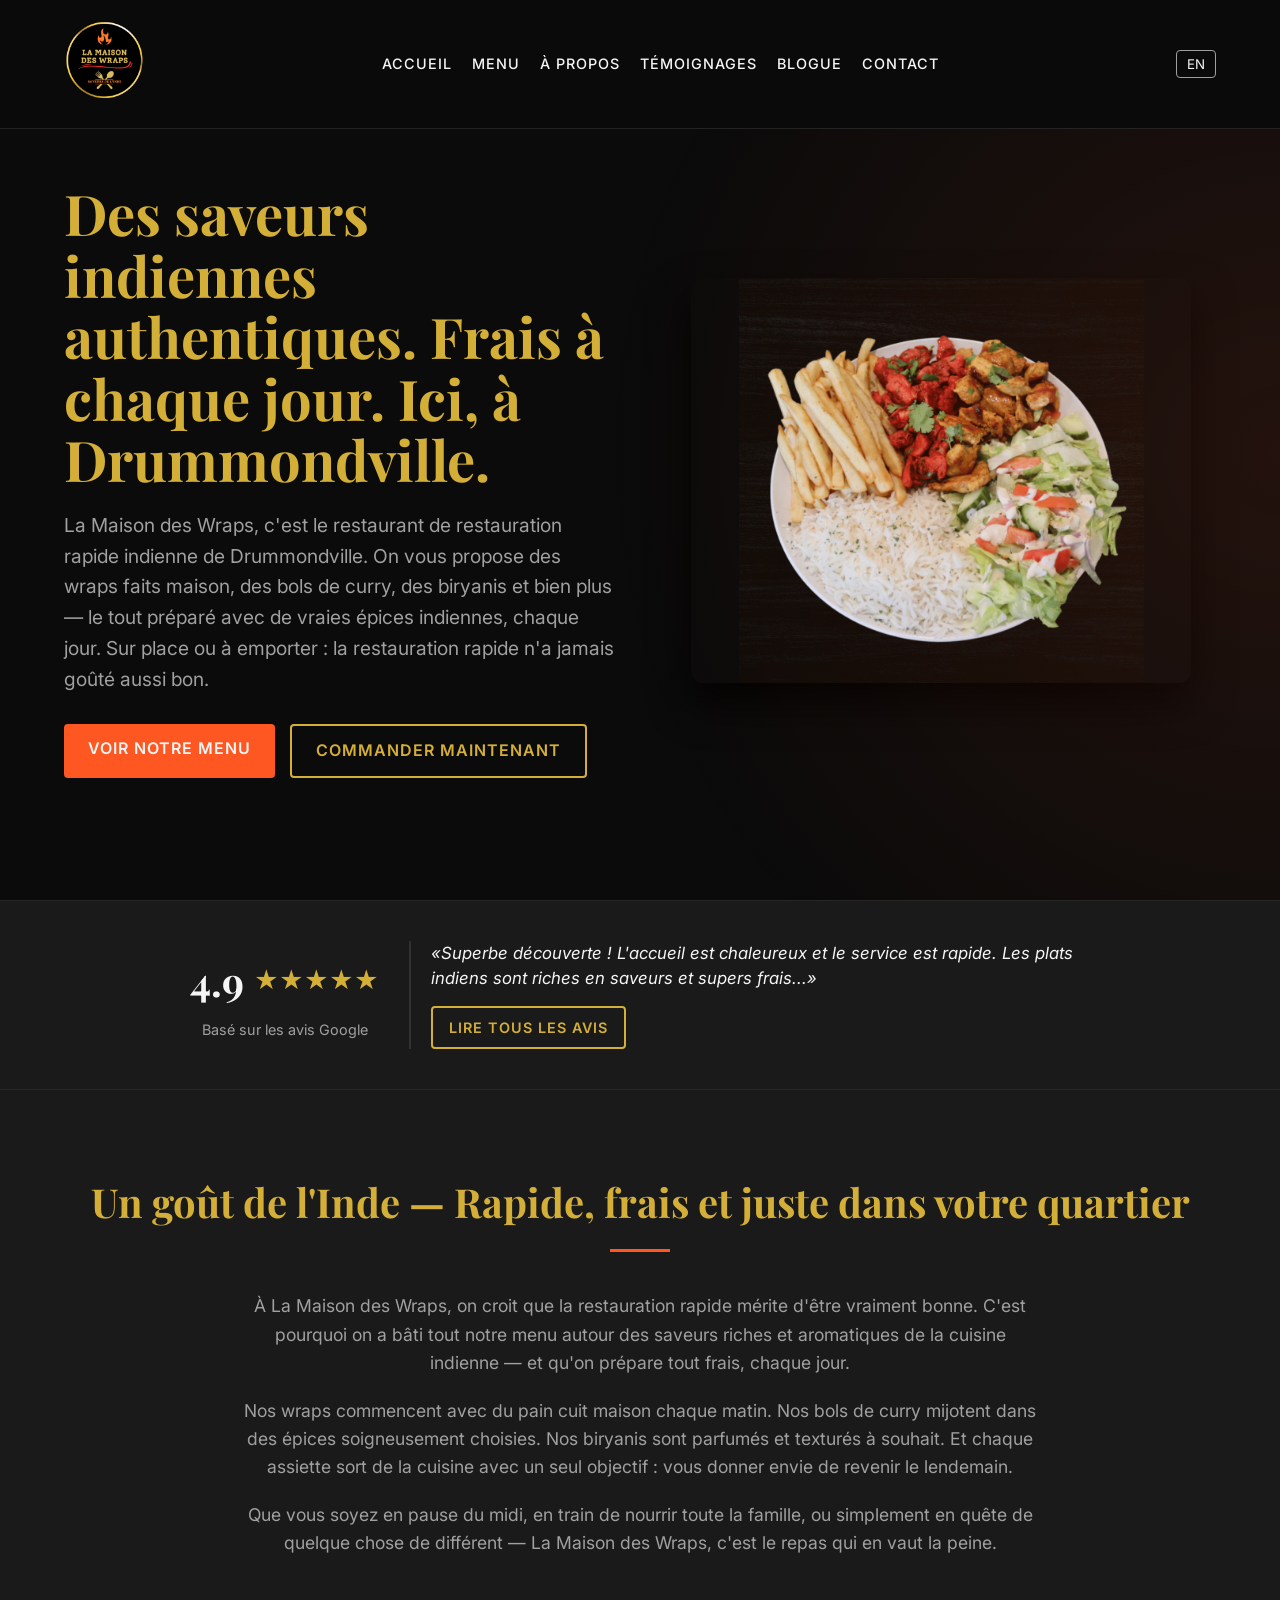
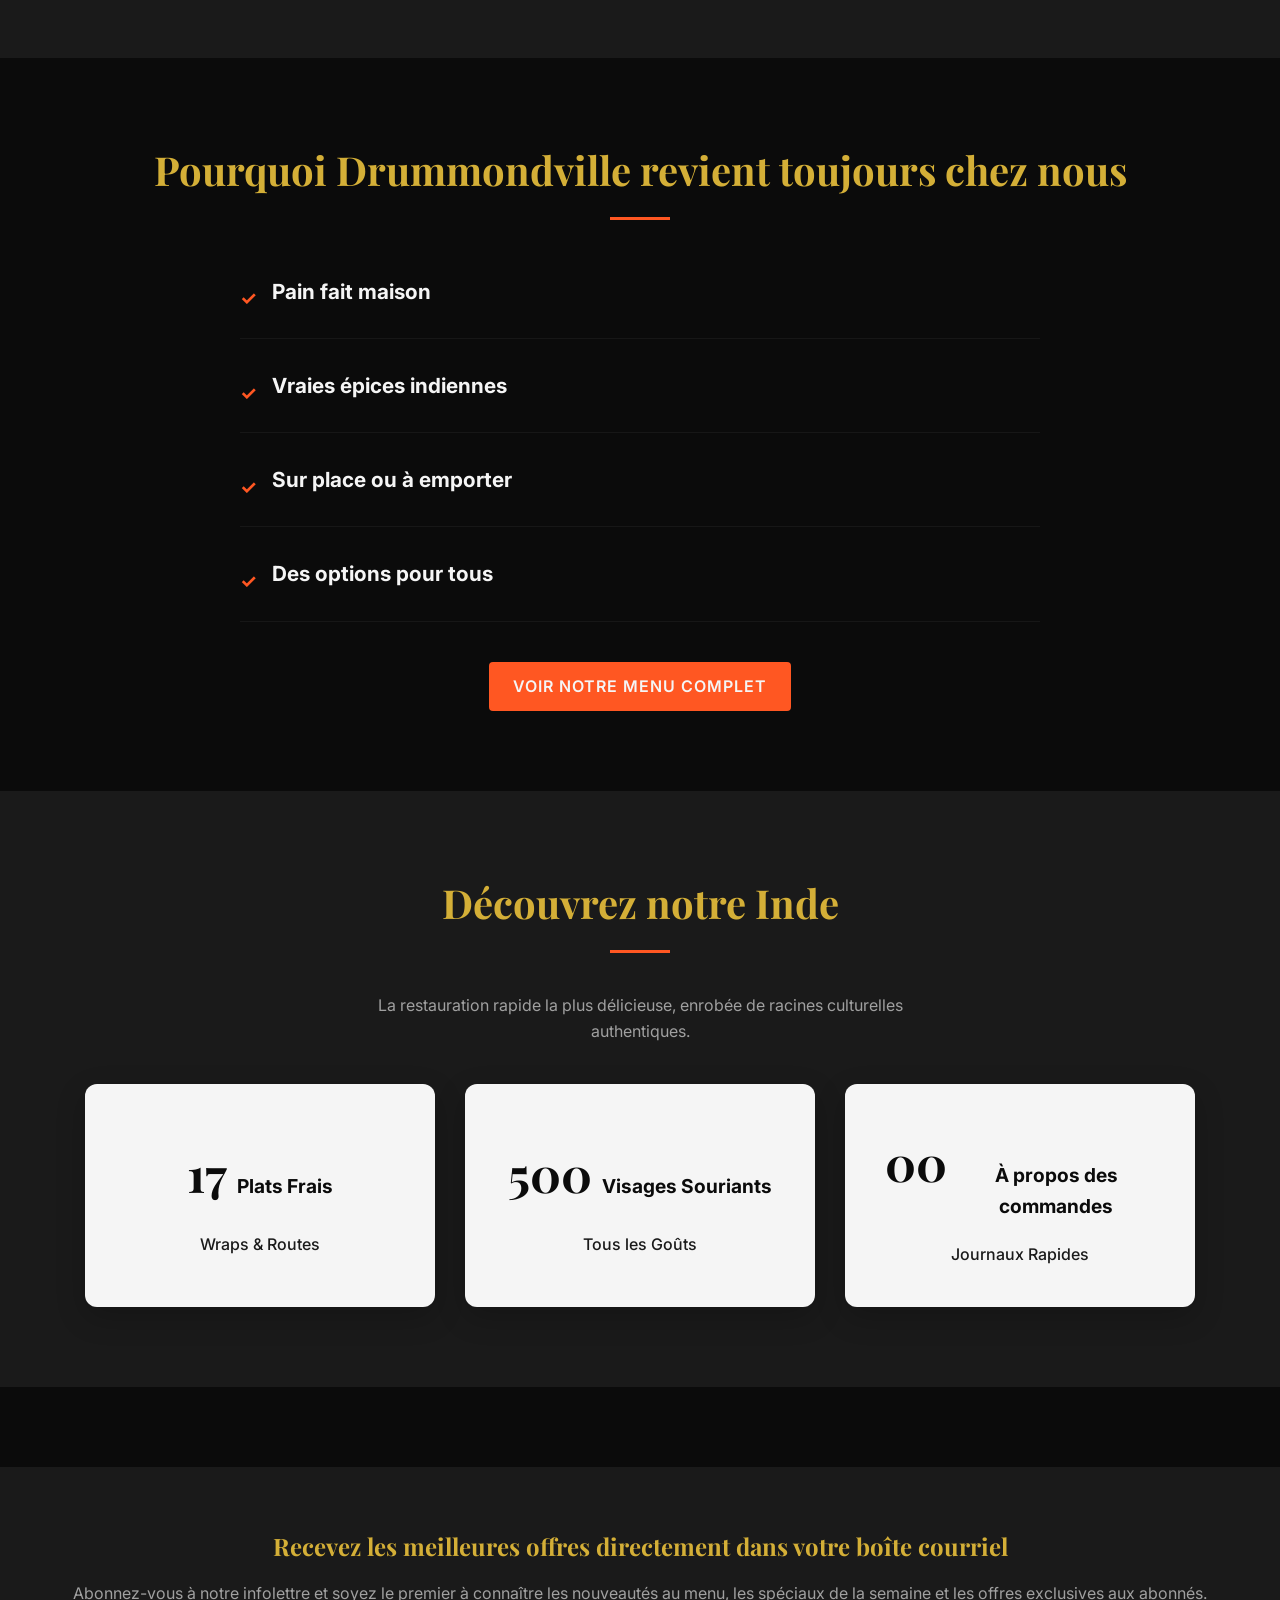
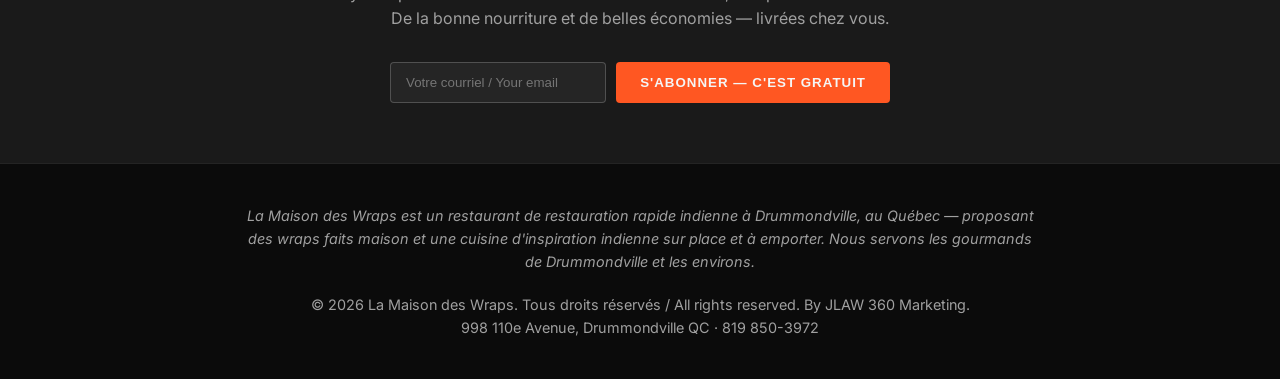
==== commit 85c3d91f: "Add favicon symbol and local SEO keywords to all pages" ====
--- a/index.html
+++ b/index.html
@@ -15,6 +15,7 @@
   <!-- Local SEO Keywords -->
   <meta name="keywords"
     content="Restaurant Drummondville, Fast Food Drummondville, Indian Food Drummondville, Restauration Rapide Indienne Drummondville, Wraps Drummondville, La Maison des Wraps">
+  <link rel="icon" href="assets/favicon.png" type="image/png">
   <link rel="stylesheet" href="css/style.css">
 
   <!-- Local Business Schema for SEO -->
--- a/css/style.css
+++ b/css/style.css
@@ -144,26 +144,26 @@
 
 /* HERO SECTION */
 .hero {
-  height: 100vh;
-  display: flex;
-  flex-direction: column;
-  justify-content: center;
-  align-items: center;
-  text-align: center;
-  padding: 0 5%;
-  margin-top: 60px;
-  /* Offset for nav */
+  min-height: 100vh;
+  display: flex;
+  flex-direction: row;
+  justify-content: space-between;
+  align-items: center;
+  text-align: left;
+  padding: 100px 5% 40px;
+  gap: 50px;
   position: relative;
 }
 
 .hero-content {
-  max-width: 800px;
-  margin: 0 auto;
+  flex: 1;
+  max-width: 600px;
+  margin: 0;
   z-index: 2;
 }
 
 .hero-content h1 {
-  font-size: 4rem;
+  font-size: 3.5rem;
   line-height: 1.1;
   margin-bottom: 20px;
   animation: fadeInUp 1s ease forwards;
@@ -178,7 +178,7 @@
 
 .hero-btns {
   display: flex;
-  justify-content: center;
+  justify-content: flex-start;
   gap: 15px;
   animation: fadeInUp 1.4s ease forwards;
 }
@@ -186,7 +186,6 @@
 .hero-image {
   flex: 1;
   position: relative;
-  height: 100%;
   display: flex;
   justify-content: center;
   align-items: center;
@@ -194,10 +193,11 @@
 
 .hero-image img {
   width: 100%;
-  max-width: 600px;
+  max-width: 500px;
+  max-height: 45vh;
   border-radius: 12px;
   box-shadow: 0 20px 40px rgba(0, 0, 0, 0.8);
-  object-fit: cover;
+  object-fit: contain;
   animation: scaleIn 1.5s ease forwards;
 }
 
@@ -438,47 +438,12 @@
   }
 }
 
-/* MOBILE RESPONSIVE */
-@media (max-width: 768px) {
-  .hero {
-    flex-direction: column;
-    text-align: center;
-    height: auto;
-    padding-top: 100px;
-  }
-
-  .hero-content h1 {
-    font-size: 2.5rem;
-  }
-
-  .hero-btns {
-    justify-content: center;
-  }
-
-  .hero-image {
-    margin-top: 40px;
-  }
-
-  .nav-links {
-    display: none;
-    /* In a real app, add a hamburger menu */
-  }
-
-  body {
-    padding-bottom: 70px;
-    /* Space for the bottom nav */
-  }
-
-  .mobile-nav {
-    display: flex;
-  }
-}
-
 /* MOBILE BOTTOM NAVIGATION */
 .mobile-nav {
   display: none;
   /* Hidden on desktop by default */
   position: fixed;
+  top: auto;
   bottom: 0;
   left: 0;
   width: 100%;
@@ -523,4 +488,48 @@
 
 .mobile-nav a.call-btn svg {
   fill: var(--color-accent-gold);
+}
+
+/* MOBILE RESPONSIVE */
+@media (max-width: 768px) {
+  .hero {
+    flex-direction: column;
+    text-align: center;
+    min-height: auto;
+    padding-top: 120px;
+    gap: 30px;
+  }
+
+  .hero-content h1 {
+    font-size: 2.5rem;
+  }
+
+  .hero-btns {
+    flex-direction: column;
+    width: 100%;
+    align-items: stretch;
+  }
+
+  .hero-btns .btn {
+    width: 100%;
+    margin-bottom: 10px;
+  }
+
+  .hero-image {
+    margin-top: 0;
+  }
+
+  .nav-links {
+    display: none;
+    /* In a real app, add a hamburger menu */
+  }
+
+  body {
+    padding-bottom: 70px;
+    /* Space for the bottom nav */
+  }
+
+  .mobile-nav {
+    display: flex;
+  }
 }
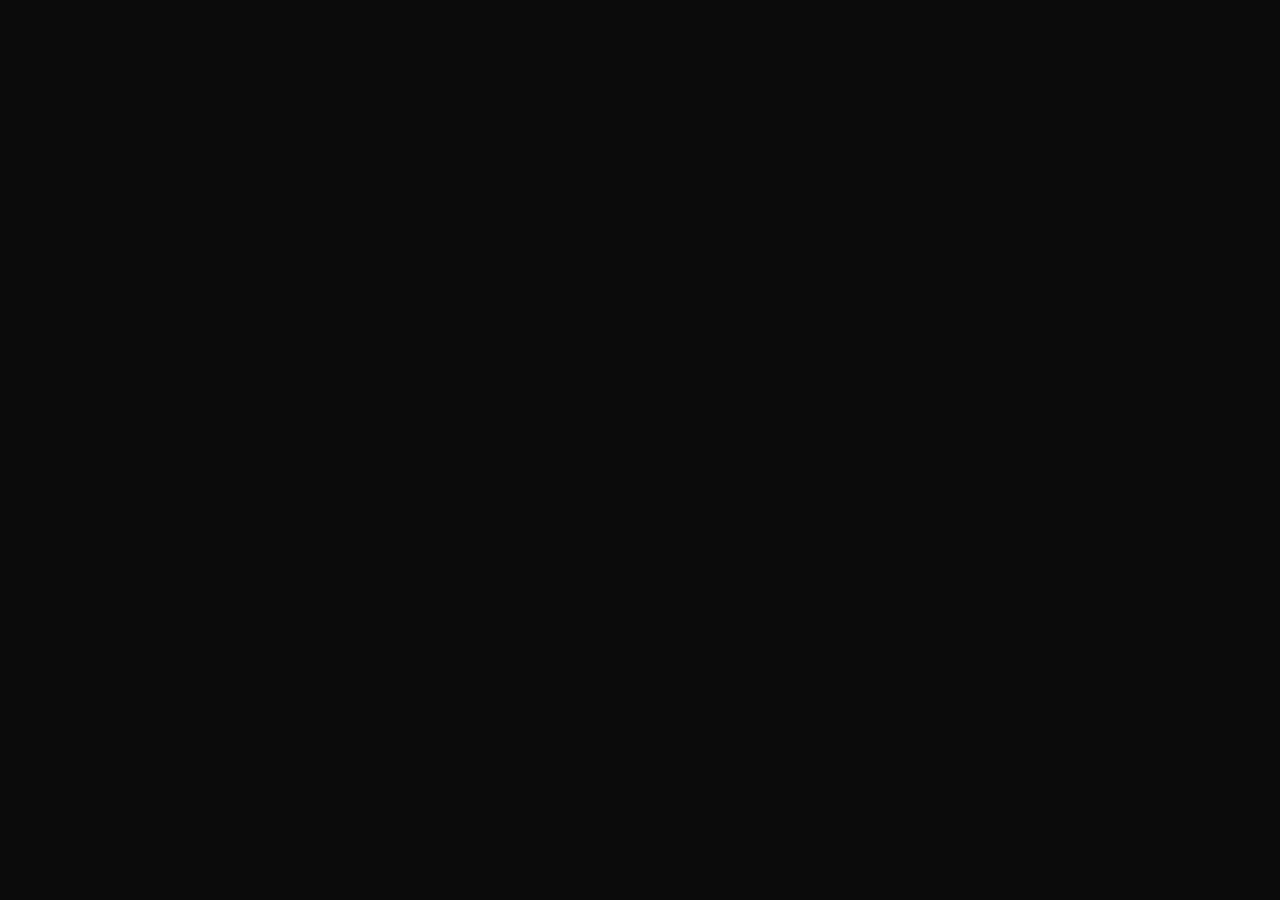
==== commit f43de752: "Add advanced SEO tags, sitemap, robots, and connect Web3Forms for lead generation" ====
--- a/index.html
+++ b/index.html
@@ -38,7 +38,19 @@
     "priceRange": "$$",
     "menu": "https://lamaisondeswraps.com/menu.html"
   }
-  </script>
+  <!-- Open Graph / Facebook -->
+  <meta property="og:type" content="website">
+  <meta property="og:url" content="https://lamaisondeswraps.com/">
+  <meta property="og:title" content="La Maison des Wraps | Drummondville">
+  <meta property="og:description" content="Découvrez la restauration rapide indienne authentique à La Maison des Wraps. Wraps faits maison, sur place et à emporter.">
+  <meta property="og:image" content="https://lamaisondeswraps.com/assets/hero_plate.jpg">
+
+  <!-- Twitter -->
+  <meta property="twitter:card" content="summary_large_image">
+  <meta property="twitter:url" content="https://lamaisondeswraps.com/">
+  <meta property="twitter:title" content="La Maison des Wraps | Drummondville">
+  <meta property="twitter:description" content="Découvrez la restauration rapide indienne authentique à La Maison des Wraps. Wraps faits maison, sur place et à emporter.">
+  <meta property="twitter:image" content="https://lamaisondeswraps.com/assets/hero_plate.jpg">
 </head>
 
 <body>
@@ -215,8 +227,11 @@
       data-fr="Abonnez-vous à notre infolettre et soyez le premier à connaître les nouveautés au menu, les spéciaux de la semaine et les offres exclusives aux abonnés. De la bonne nourriture et de belles économies — livrées chez vous.">
       Abonnez-vous à notre infolettre et soyez le premier à connaître les nouveautés au menu, les spéciaux de la semaine
       et les offres exclusives aux abonnés. De la bonne nourriture et de belles économies — livrées chez vous.</p>
-    <form class="newsletter-form" onsubmit="event.preventDefault(); alert('Subscribed!');">
-      <input type="email" placeholder="Votre courriel / Your email" required>
+    <form class="newsletter-form" action="https://api.web3forms.com/submit" method="POST">
+      <input type="hidden" name="access_key" value="YOUR_ACCESS_KEY_HERE">
+      <input type="hidden" name="subject" value="New Newsletter Subscription (La Maison des Wraps)">
+      <input type="hidden" name="redirect" value="https://lamaisondeswraps.com/index.html">
+      <input type="email" name="email" placeholder="Votre courriel / Your email" required>
       <button type="submit" class="btn" data-en="Subscribe — It's Free" data-fr="S'abonner — c'est gratuit">S'abonner —
         c'est gratuit</button>
     </form>
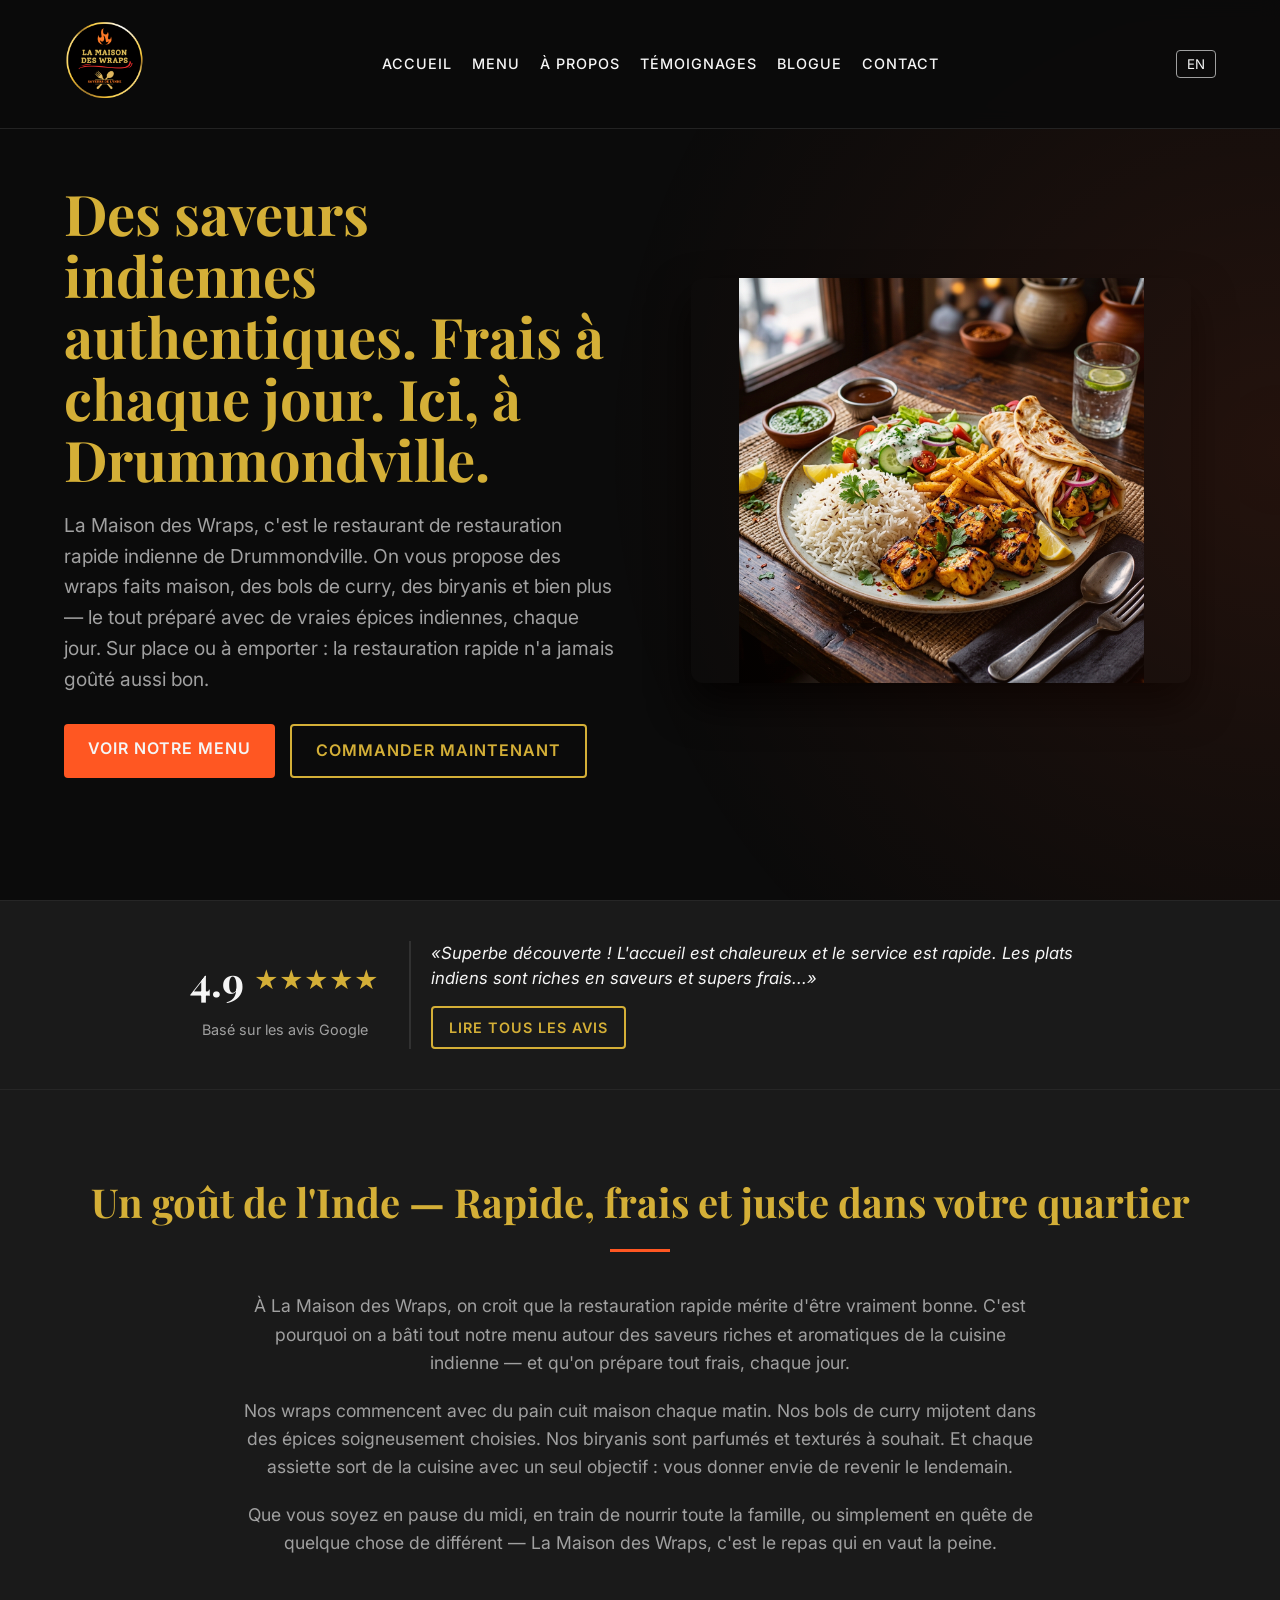
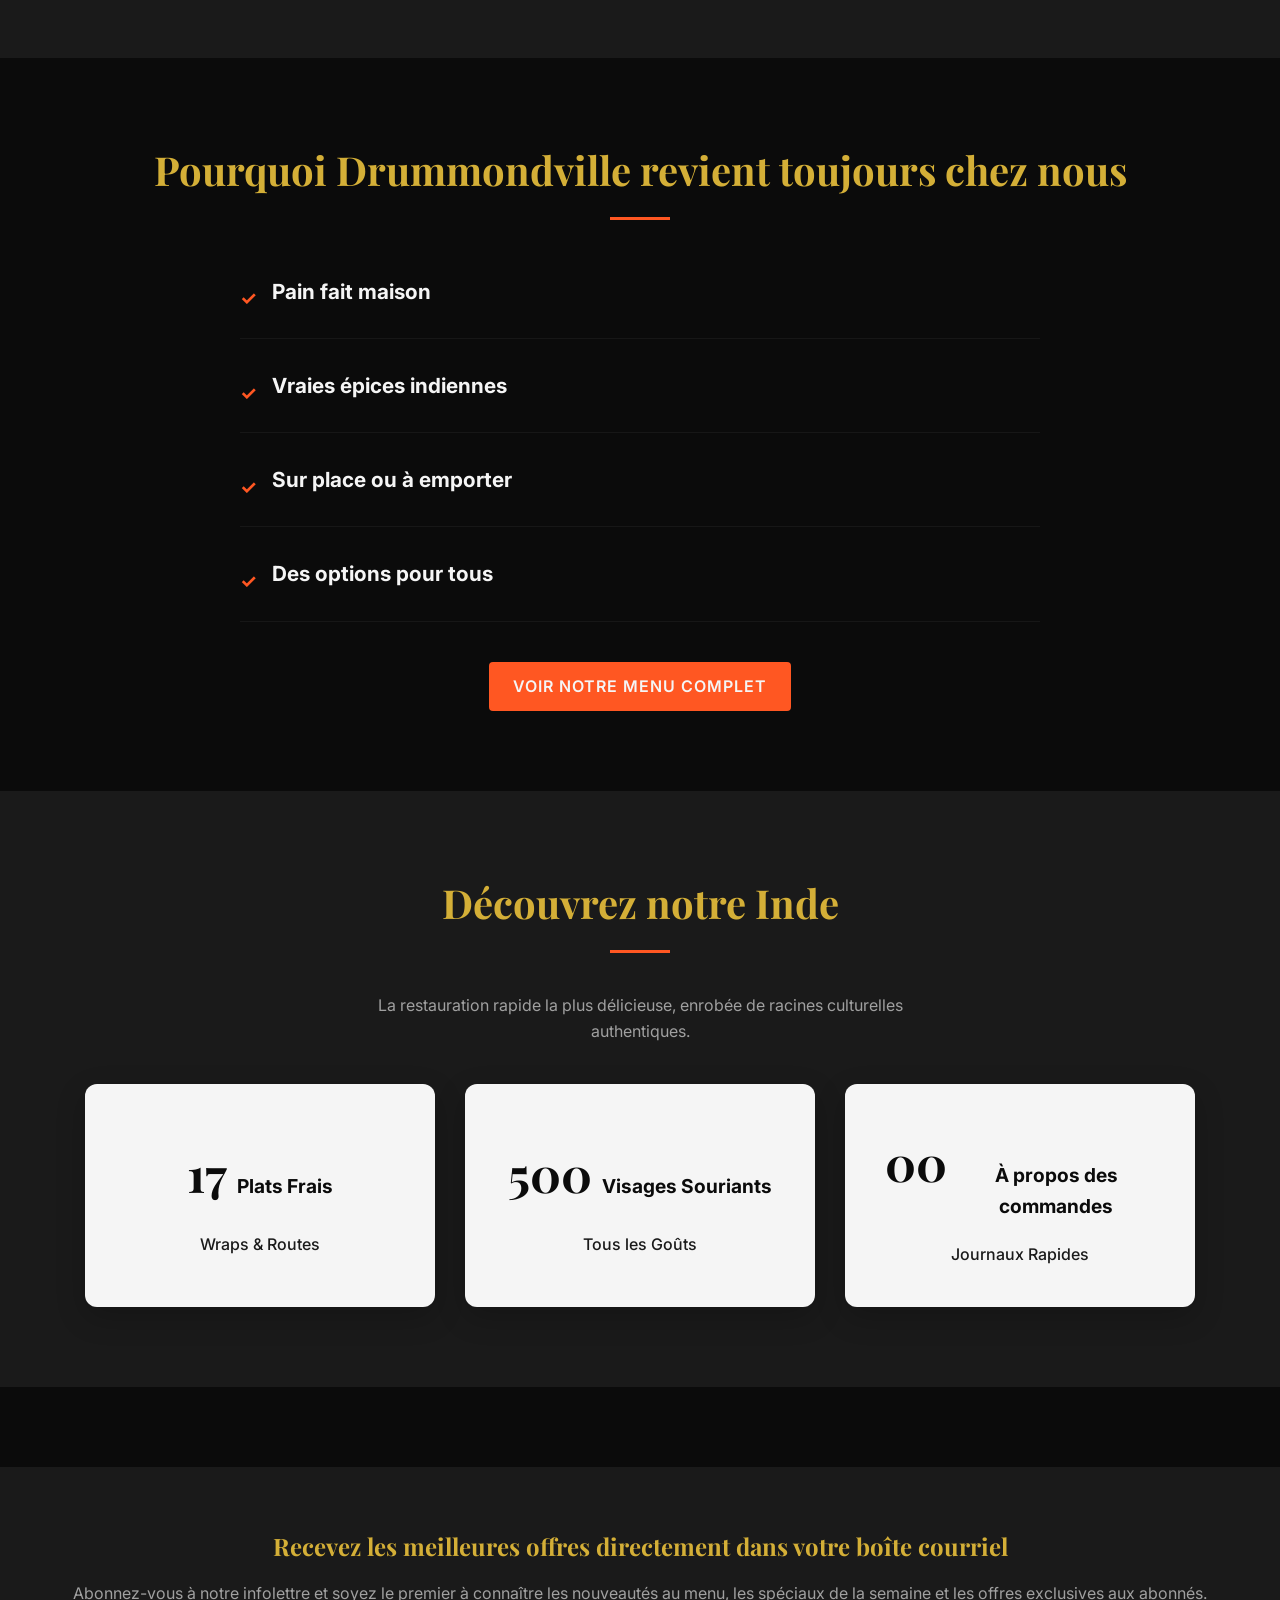
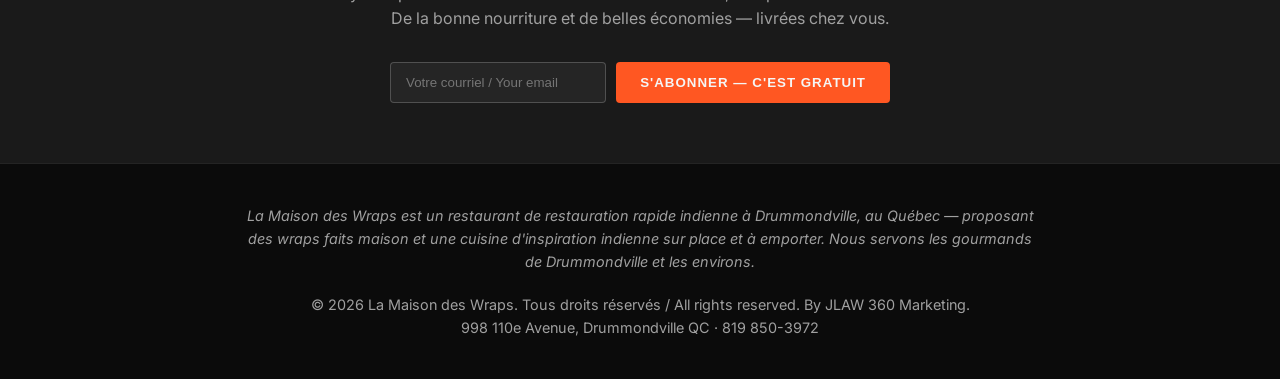
==== commit 5182552b: "Fix broken JSON-LD script tag causing blank page" ====
--- a/index.html
+++ b/index.html
@@ -38,6 +38,7 @@
     "priceRange": "$$",
     "menu": "https://lamaisondeswraps.com/menu.html"
   }
+  </script>
   <!-- Open Graph / Facebook -->
   <meta property="og:type" content="website">
   <meta property="og:url" content="https://lamaisondeswraps.com/">
@@ -88,7 +89,7 @@
       </div>
     </div>
     <div class="hero-image">
-      <img src="assets/hero_plate.jpg" alt="Indian Food Plate">
+      <img src="assets/premium_hero_spread.png" alt="Indian Food Combo Plate">
     </div>
   </header>
 
